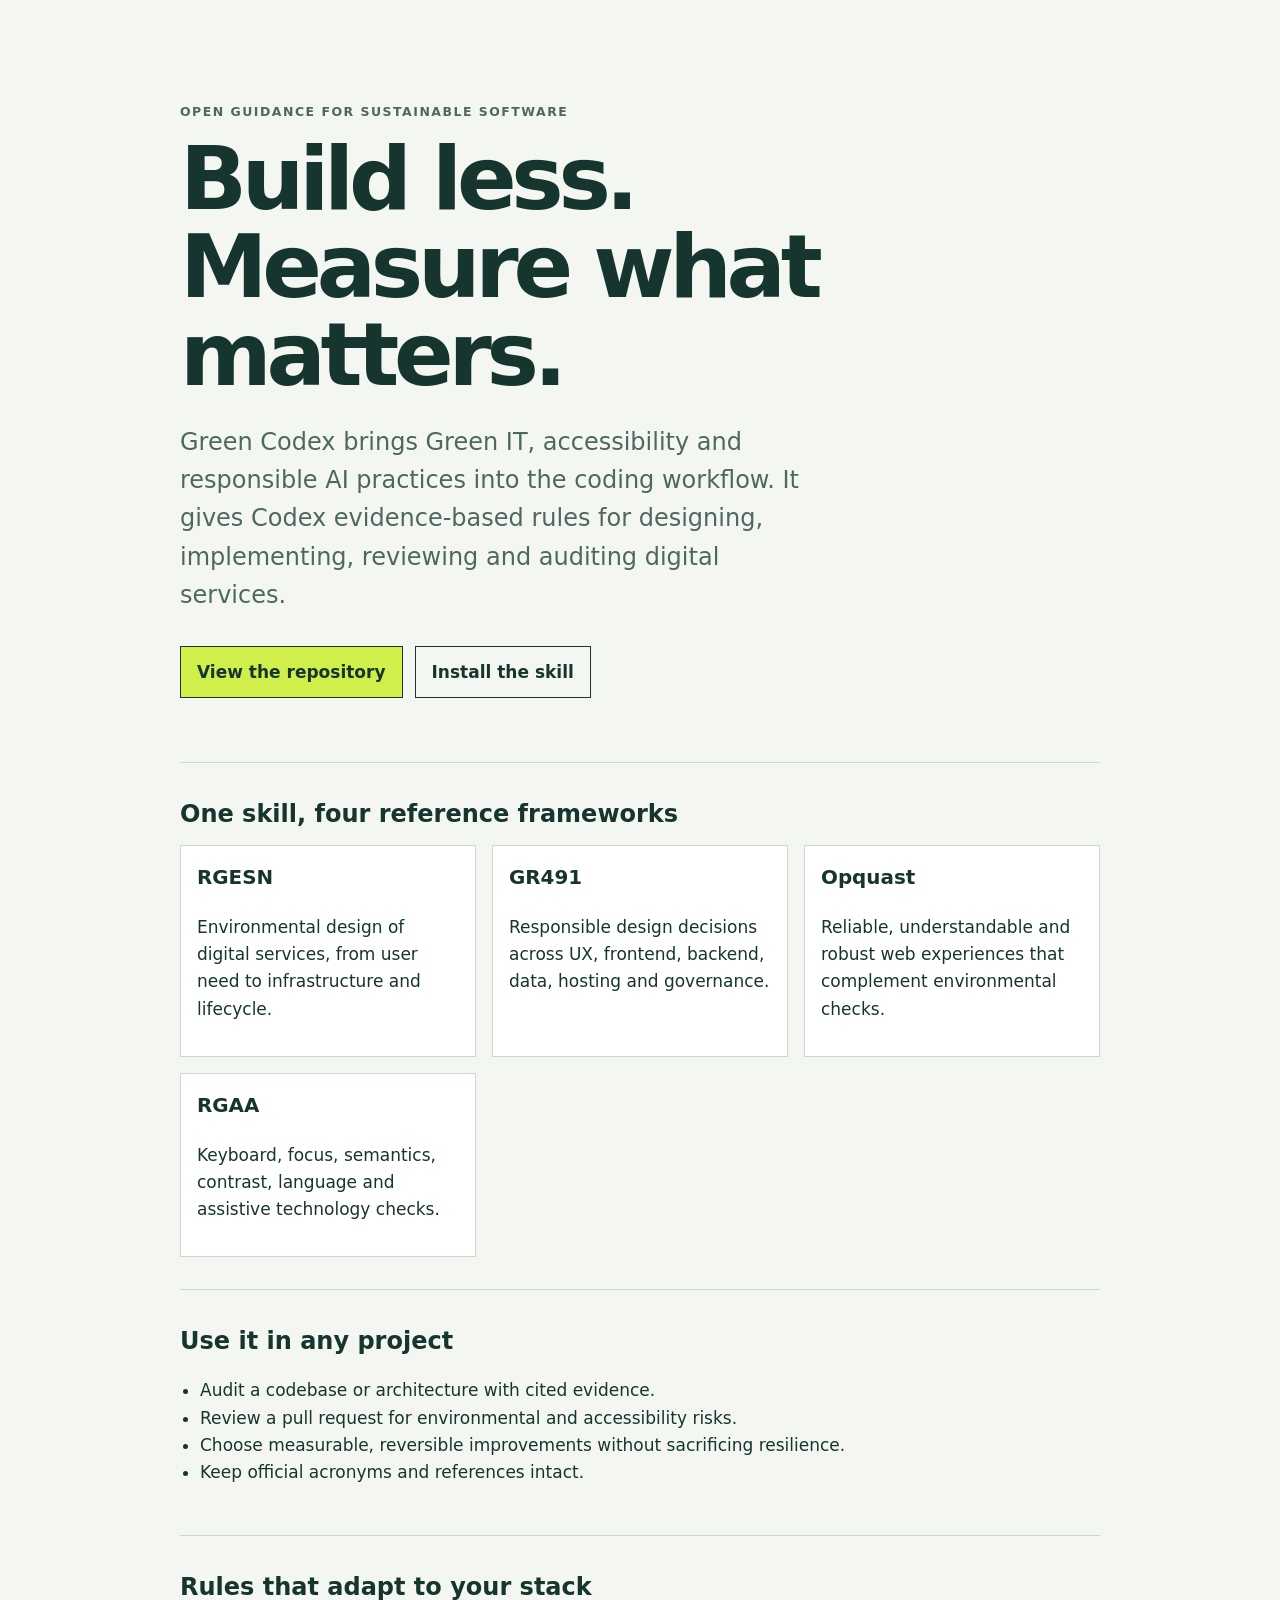
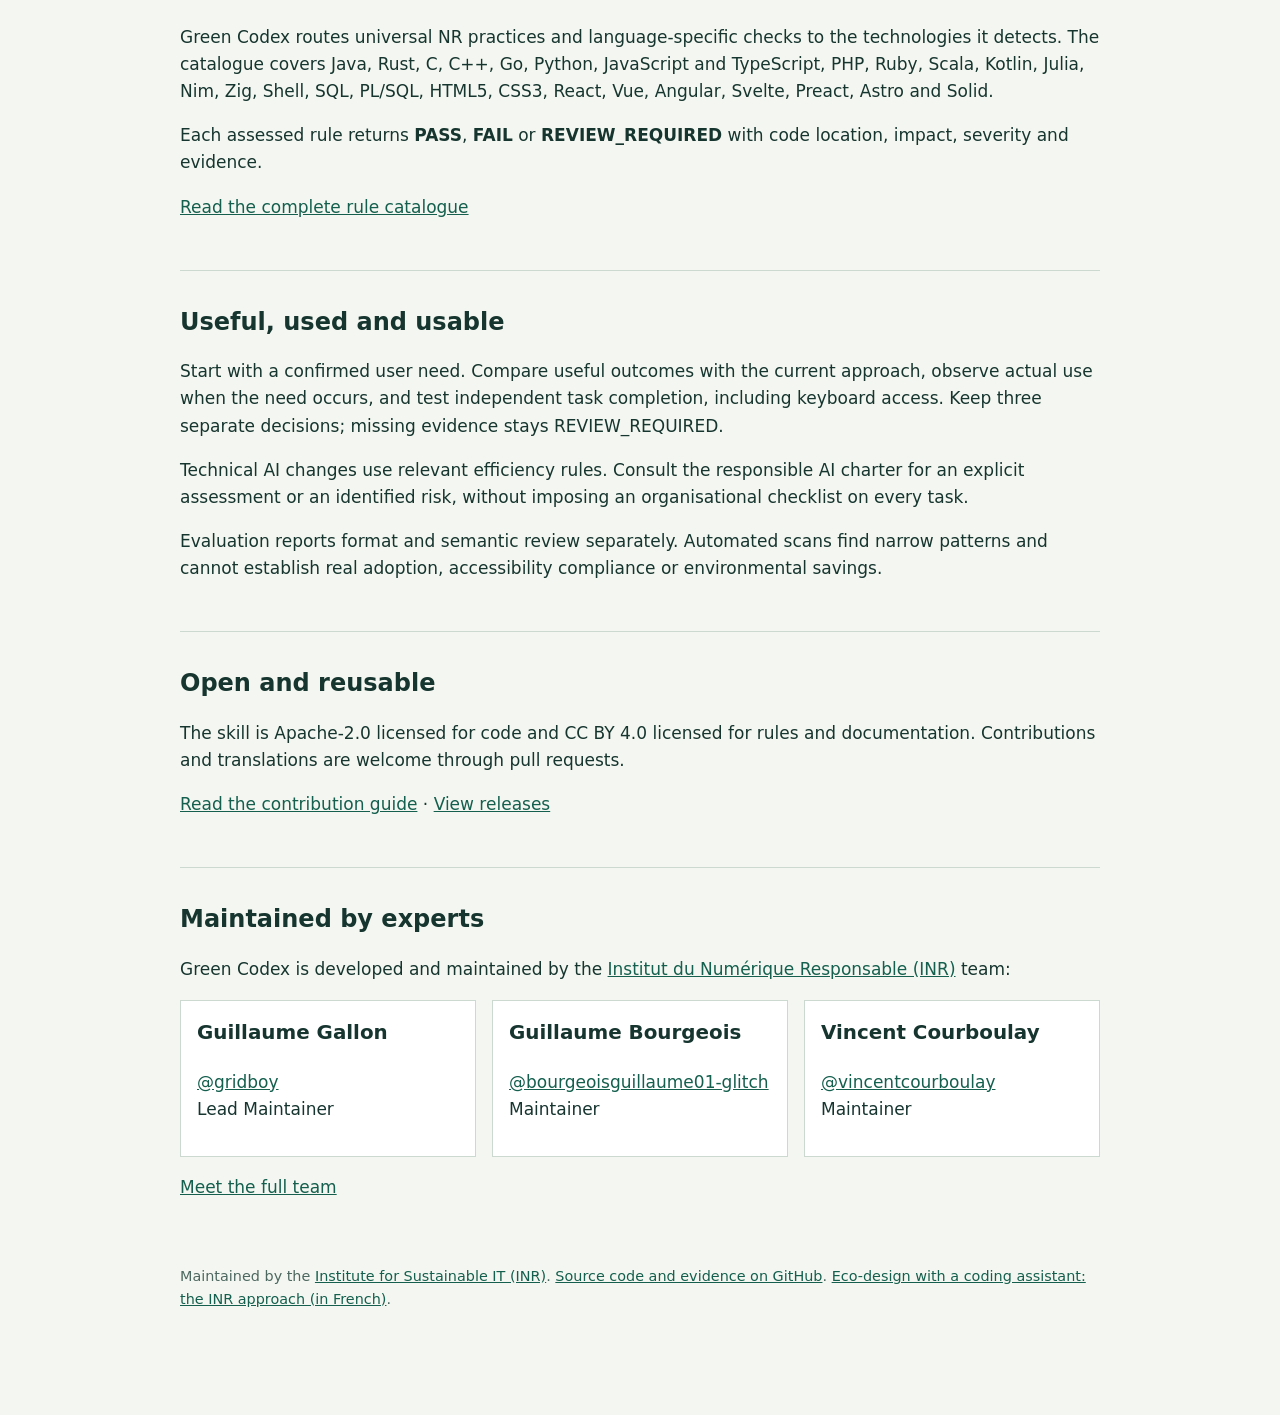
==== docs/index.html @ f789f81c "Ajouter le lien vers la page de présentation sur le site de l'INR Le README, le site et llms.txt cit" ====
<!doctype html>
<html lang="en">
<head>
  <meta charset="utf-8">
  <meta name="viewport" content="width=device-width, initial-scale=1">
  <title>Green Codex | Green IT guidance for coding assistants</title>
  <meta name="description" content="Green Codex is an open Codex skill for eco-design, accessibility and responsible digital engineering, based on RGESN, GR491, Opquast and RGAA.">
  <meta name="keywords" content="Green IT, eco-design, software sustainability, RGESN, GR491, Opquast, RGAA, sustainable development, responsible digital, numerique responsable, accessibility, AI assistant, Codex">
  <meta name="author" content="Institut du Numérique Responsable (INR)">
  <meta name="robots" content="index,follow">
  <link rel="canonical" href="https://institut-du-numerique-responsable.github.io/green-codex/">
  <link rel="icon" type="image/svg+xml" href="favicon.svg">
  <link rel="alternate icon" type="image/svg+xml" href="favicon.svg">
  <link rel="manifest" href="manifest.json">
  <meta name="theme-color" content="#17352f">
  <meta name="application-name" content="Green Codex">
  <meta name="apple-mobile-web-app-capable" content="yes">
  <meta name="apple-mobile-web-app-status-bar-style" content="default">
  <meta name="apple-mobile-web-app-title" content="Green Codex">
  <link rel="apple-touch-icon" href="favicon.svg">
  <meta property="og:title" content="Green Codex | Green IT guidance for coding assistants">
  <meta property="og:description" content="Evidence-based Green IT rules for design, coding, review and audit.">
  <meta property="og:type" content="website">
  <meta property="og:url" content="https://institut-du-numerique-responsable.github.io/green-codex/">
  <meta property="og:image" content="https://institut-du-numerique-responsable.github.io/green-codex/images/og-image.svg">
  <meta property="og:image:alt" content="Green Codex — sustainable software guidance for coding assistants">
  <meta property="og:image:width" content="1200">
  <meta property="og:image:height" content="630">
  <meta property="og:image:type" content="image/svg+xml">
  <meta name="twitter:card" content="summary_large_image">
  <meta name="twitter:site" content="@INR_NumResponsable">
  <meta name="twitter:title" content="Green Codex | Green IT for AI Assistants">
  <meta name="twitter:description" content="Apply RGESN, GR491, Opquast, and RGAA rules in your coding workflow with Codex.">
  <script type="application/ld+json">
  {
    "@context": "https://schema.org",
    "@type": "SoftwareApplication",
    "name": "Green Codex",
    "description": "A Codex skill for applying Green IT and responsible digital practices in software development and auditing.",
    "url": "https://institut-du-numerique-responsable.github.io/green-codex/",
    "applicationCategory": "DeveloperTool",
    "operatingSystem": "All",
    "license": "https://github.com/Institut-du-Numerique-Responsable/green-codex/blob/main/LICENSE",
    "keywords": ["Green IT", "eco-design", "RGESN", "GR491", "Opquast", "RGAA", "sustainable software", "responsible AI", "digital sobriety", "green coding"],
    "author": {
      "@type": "Organization",
      "name": "Institut du Numérique Responsable",
      "url": "https://institutnr.org/"
    },
    "sameAs": [
      "https://github.com/Institut-du-Numerique-Responsable/green-codex",
      "https://institutnr.org/"
    ]
  }
  </script>
  <style>
    :root { color-scheme: light; --ink:#17352f; --muted:#4d6860; --paper:#f4f7f1; --accent:#d1ef4a; --line:#cbd9d0; }
    * { box-sizing:border-box; } body { margin:0; background:var(--paper); color:var(--ink); font:17px/1.6 system-ui,-apple-system,sans-serif; }
    main { max-width:960px; margin:auto; padding:clamp(2rem,7vw,6rem) 1.25rem; }
    header { max-width:760px; } .eyebrow { letter-spacing:.12em; text-transform:uppercase; font-size:.78rem; font-weight:700; color:var(--muted); }
    h1 { max-width:720px; margin:.5rem 0 1rem; font-size:clamp(2.5rem,8vw,5.5rem); line-height:1; letter-spacing:-.06em; }
    .lead { max-width:650px; font-size:clamp(1.15rem,2.5vw,1.5rem); color:var(--muted); }
    .actions { display:flex; flex-wrap:wrap; gap:.75rem; margin:2rem 0 4rem; } a.button { display:inline-block; padding:.7rem 1rem; border:1px solid var(--ink); color:var(--ink); text-decoration:none; font-weight:700; } a.button.primary { background:var(--accent); }
    section { border-top:1px solid var(--line); padding:2rem 0; } h2 { margin:0 0 .75rem; font-size:1.5rem; } ul { padding-left:1.25rem; } .grid { display:grid; grid-template-columns:repeat(auto-fit,minmax(220px,1fr)); gap:1rem; } .card { padding:1rem; border:1px solid var(--line); background:#fff; } .card h3 { margin-top:0; }
    a { color:#145f4d; } a:focus-visible { outline:3px solid #7b5cff; outline-offset:3px; } footer { color:var(--muted); font-size:.9rem; }
    @media (prefers-reduced-motion:reduce) { * { scroll-behavior:auto !important; } }
  </style>
</head>
<body>
<main>
  <header>
    <p class="eyebrow">Open guidance for sustainable software</p>
    <h1>Build less. Measure what matters.</h1>
    <p class="lead">Green Codex brings Green IT, accessibility and responsible AI practices into the coding workflow. It gives Codex evidence-based rules for designing, implementing, reviewing and auditing digital services.</p>
    <div class="actions"><a class="button primary" href="https://github.com/Institut-du-Numerique-Responsable/green-codex">View the repository</a><a class="button" href="https://github.com/Institut-du-Numerique-Responsable/green-codex#installation">Install the skill</a></div>
  </header>
  <section aria-labelledby="coverage"><h2 id="coverage">One skill, four reference frameworks</h2><div class="grid"><article class="card"><h3>RGESN</h3><p>Environmental design of digital services, from user need to infrastructure and lifecycle.</p></article><article class="card"><h3>GR491</h3><p>Responsible design decisions across UX, frontend, backend, data, hosting and governance.</p></article><article class="card"><h3>Opquast</h3><p>Reliable, understandable and robust web experiences that complement environmental checks.</p></article><article class="card"><h3>RGAA</h3><p>Keyboard, focus, semantics, contrast, language and assistive technology checks.</p></article></div></section>
  <section aria-labelledby="use"><h2 id="use">Use it in any project</h2><ul><li>Audit a codebase or architecture with cited evidence.</li><li>Review a pull request for environmental and accessibility risks.</li><li>Choose measurable, reversible improvements without sacrificing resilience.</li><li>Keep official acronyms and references intact.</li></ul></section>
  <section aria-labelledby="rules"><h2 id="rules">Rules that adapt to your stack</h2><p>Green Codex routes universal NR practices and language-specific checks to the technologies it detects. The catalogue covers Java, Rust, C, C++, Go, Python, JavaScript and TypeScript, PHP, Ruby, Scala, Kotlin, Julia, Nim, Zig, Shell, SQL, PL/SQL, HTML5, CSS3, React, Vue, Angular, Svelte, Preact, Astro and Solid.</p><p>Each assessed rule returns <strong>PASS</strong>, <strong>FAIL</strong> or <strong>REVIEW_REQUIRED</strong> with code location, impact, severity and evidence.</p><p><a href="https://github.com/Institut-du-Numerique-Responsable/green-codex/blob/main/green-codex/references/rules.md">Read the complete rule catalogue</a></p></section>
  <section aria-labelledby="three-u"><h2 id="three-u">Useful, used and usable</h2><p>Start with a confirmed user need. Compare useful outcomes with the current approach, observe actual use when the need occurs, and test independent task completion, including keyboard access. Keep three separate decisions; missing evidence stays REVIEW_REQUIRED.</p><p>Technical AI changes use relevant efficiency rules. Consult the responsible AI charter for an explicit assessment or an identified risk, without imposing an organisational checklist on every task.</p><p>Evaluation reports format and semantic review separately. Automated scans find narrow patterns and cannot establish real adoption, accessibility compliance or environmental savings.</p></section>
  <section aria-labelledby="license"><h2 id="license">Open and reusable</h2><p>The skill is Apache-2.0 licensed for code and CC BY 4.0 licensed for rules and documentation. Contributions and translations are welcome through pull requests.</p><p><a href="https://github.com/Institut-du-Numerique-Responsable/green-codex/blob/main/CONTRIBUTING.md">Read the contribution guide</a> · <a href="https://github.com/Institut-du-Numerique-Responsable/green-codex/releases">View releases</a></p></section>
  <section aria-labelledby="team"><h2 id="team">Maintained by experts</h2><p>Green Codex is developed and maintained by the <a href="https://institutnr.org/">Institut du Numérique Responsable (INR)</a> team:</p>
  <div class="grid">
    <article class="card"><h3>Guillaume Gallon</h3><p><a href="https://github.com/gridboy">@gridboy</a><br>Lead Maintainer</p></article>
    <article class="card"><h3>Guillaume Bourgeois</h3><p><a href="https://github.com/bourgeoisguillaume01-glitch">@bourgeoisguillaume01-glitch</a><br>Maintainer</p></article>
    <article class="card"><h3>Vincent Courboulay</h3><p><a href="https://github.com/vincentcourboulay">@vincentcourboulay</a><br>Maintainer</p></article>
  </div>
  <p><a href="https://github.com/Institut-du-Numerique-Responsable/green-codex/blob/main/MAINTAINERS.md">Meet the full team</a></p></section>
  <footer><p>Maintained by the <a href="https://institutnr.org/">Institute for Sustainable IT (INR)</a>. <a href="https://github.com/Institut-du-Numerique-Responsable/green-codex">Source code and evidence on GitHub</a>. <a href="https://institutnr.org/ecoconcevoir-avec-un-assistant-de-code" hreflang="fr">Eco-design with a coding assistant: the INR approach (in French)</a>.</p></footer>
</main>
</body>
</html>
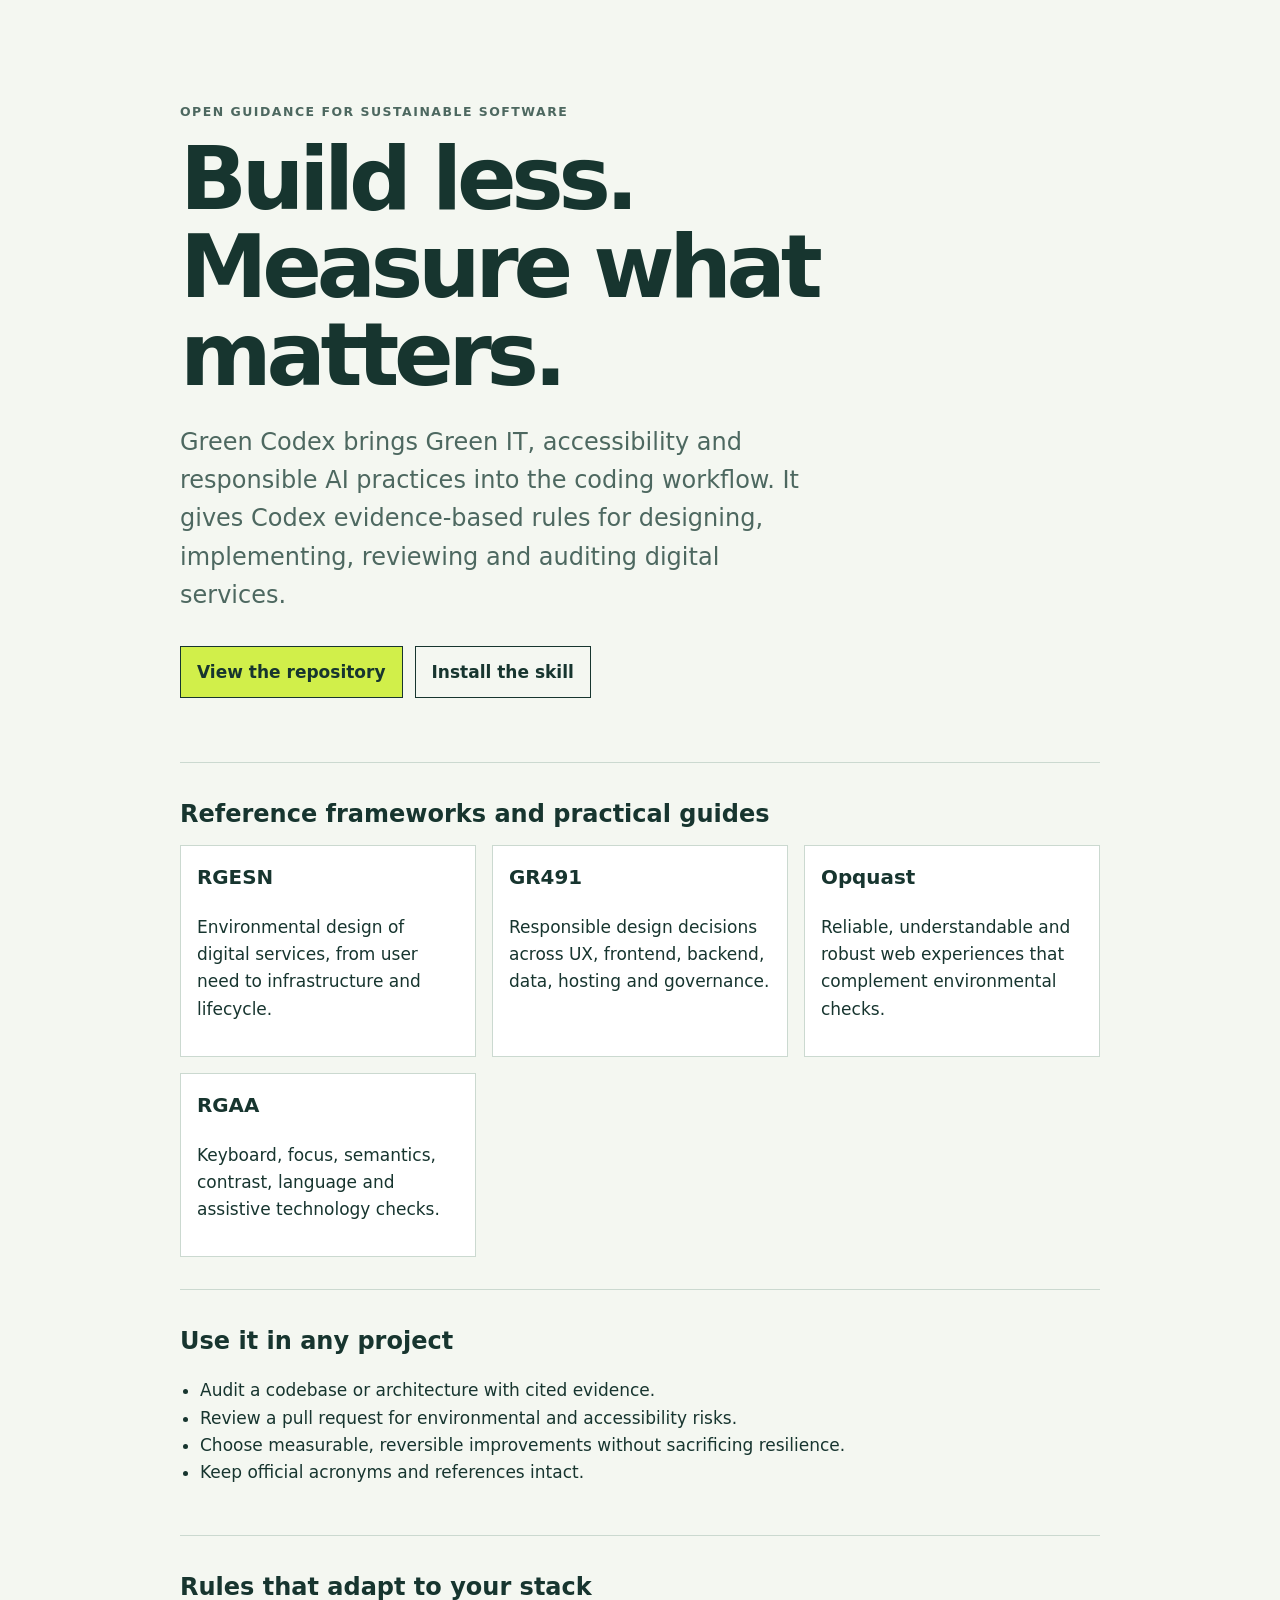
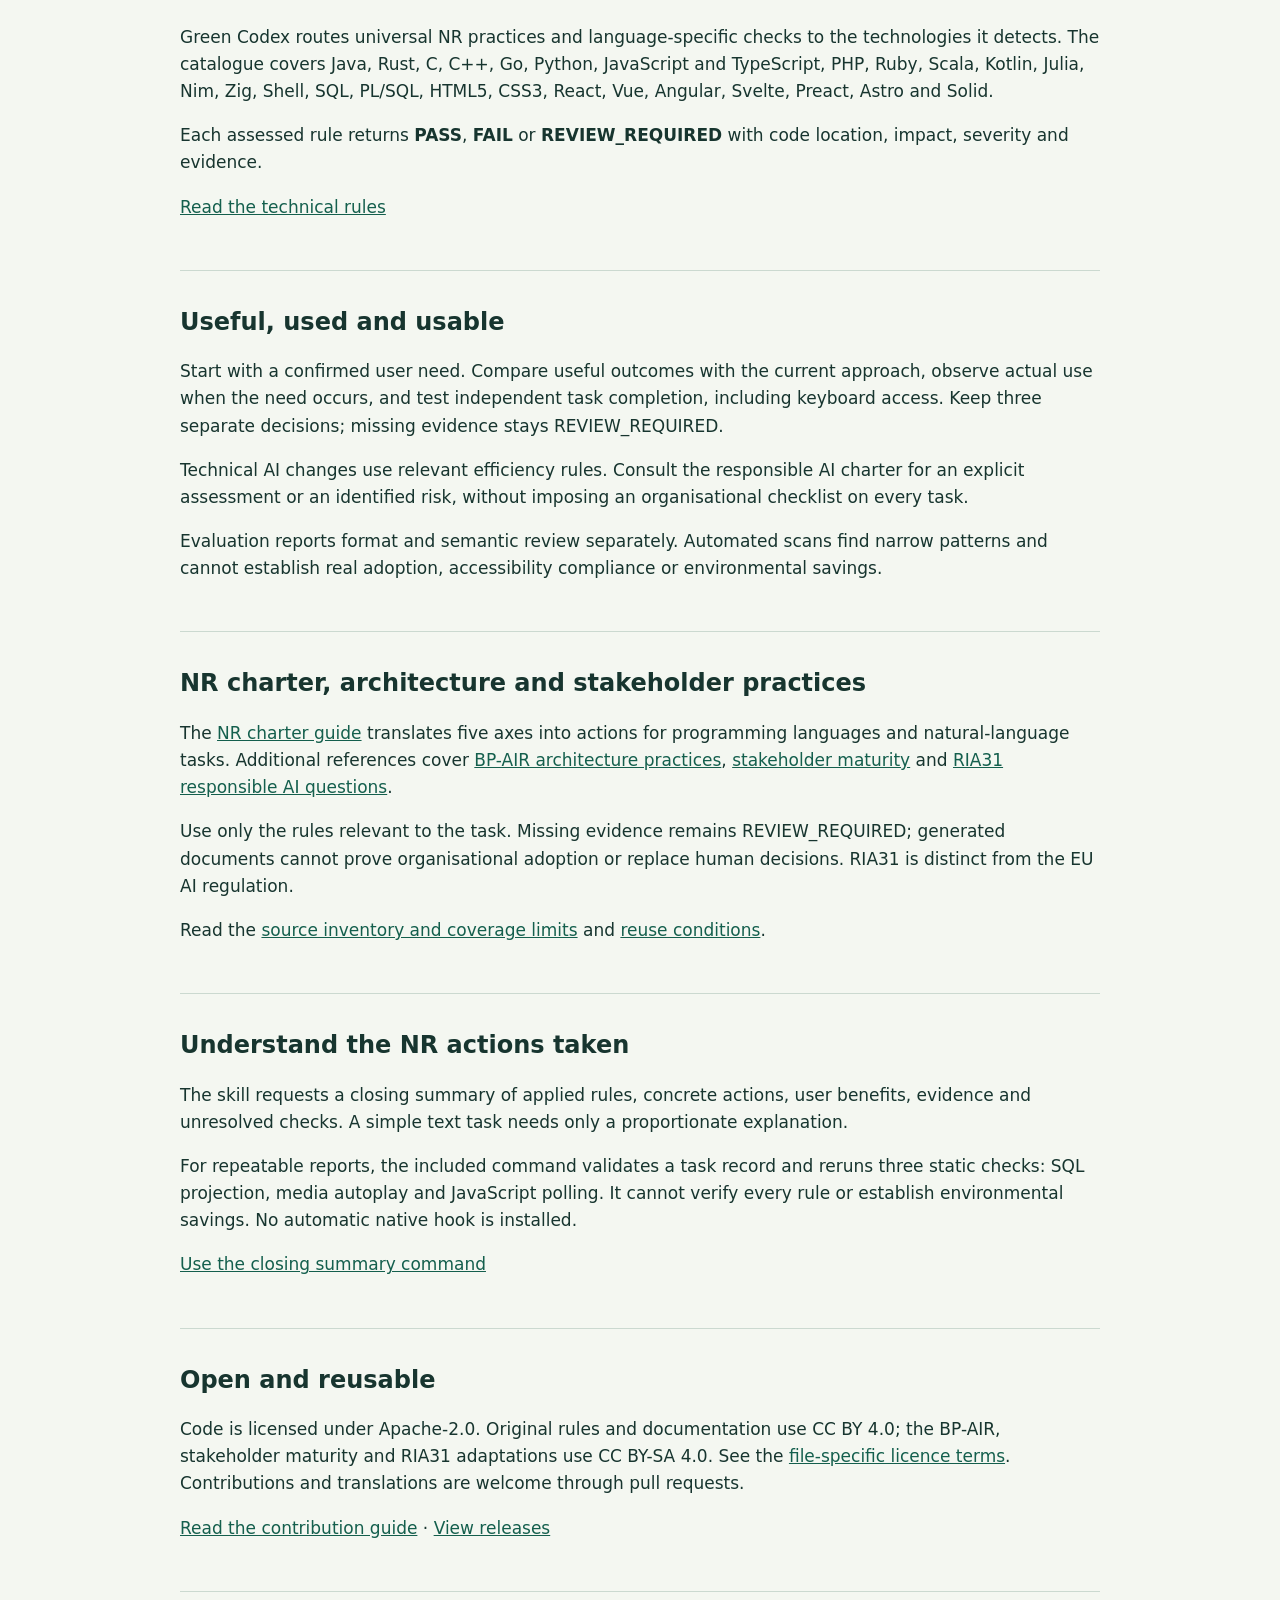
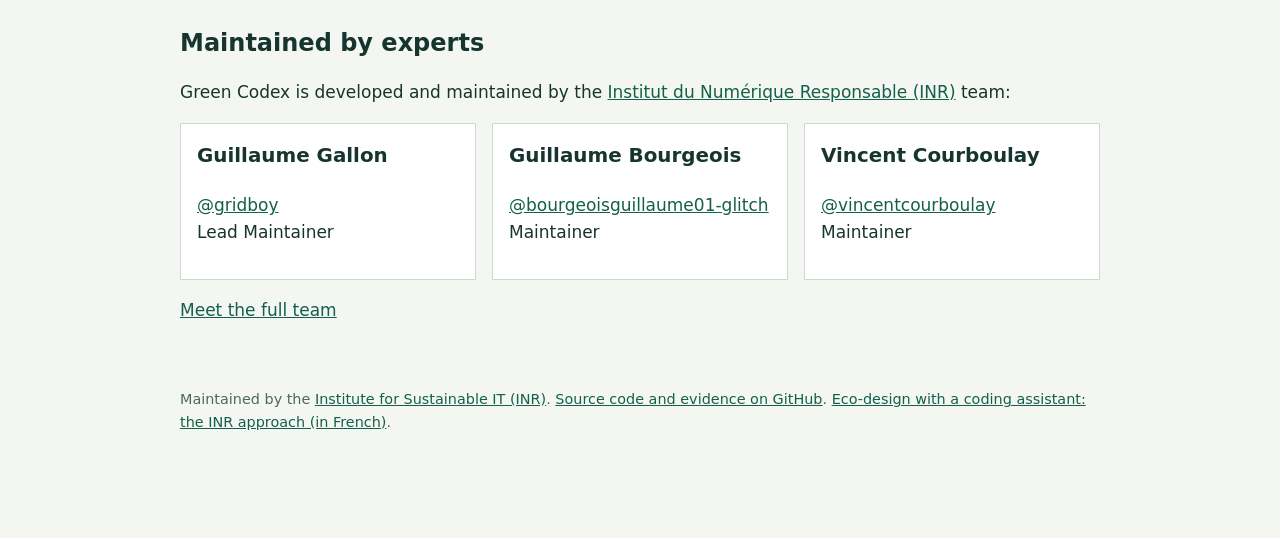
==== commit 7730640c: "Met à jour la documentation du périmètre NR Présente les nouveaux guides, le bilan NR et les licence" ====
--- a/docs/index.html
+++ b/docs/index.html
@@ -74,11 +74,23 @@
     <p class="lead">Green Codex brings Green IT, accessibility and responsible AI practices into the coding workflow. It gives Codex evidence-based rules for designing, implementing, reviewing and auditing digital services.</p>
     <div class="actions"><a class="button primary" href="https://github.com/Institut-du-Numerique-Responsable/green-codex">View the repository</a><a class="button" href="https://github.com/Institut-du-Numerique-Responsable/green-codex#installation">Install the skill</a></div>
   </header>
-  <section aria-labelledby="coverage"><h2 id="coverage">One skill, four reference frameworks</h2><div class="grid"><article class="card"><h3>RGESN</h3><p>Environmental design of digital services, from user need to infrastructure and lifecycle.</p></article><article class="card"><h3>GR491</h3><p>Responsible design decisions across UX, frontend, backend, data, hosting and governance.</p></article><article class="card"><h3>Opquast</h3><p>Reliable, understandable and robust web experiences that complement environmental checks.</p></article><article class="card"><h3>RGAA</h3><p>Keyboard, focus, semantics, contrast, language and assistive technology checks.</p></article></div></section>
+  <section aria-labelledby="coverage"><h2 id="coverage">Reference frameworks and practical guides</h2><div class="grid"><article class="card"><h3>RGESN</h3><p>Environmental design of digital services, from user need to infrastructure and lifecycle.</p></article><article class="card"><h3>GR491</h3><p>Responsible design decisions across UX, frontend, backend, data, hosting and governance.</p></article><article class="card"><h3>Opquast</h3><p>Reliable, understandable and robust web experiences that complement environmental checks.</p></article><article class="card"><h3>RGAA</h3><p>Keyboard, focus, semantics, contrast, language and assistive technology checks.</p></article></div></section>
   <section aria-labelledby="use"><h2 id="use">Use it in any project</h2><ul><li>Audit a codebase or architecture with cited evidence.</li><li>Review a pull request for environmental and accessibility risks.</li><li>Choose measurable, reversible improvements without sacrificing resilience.</li><li>Keep official acronyms and references intact.</li></ul></section>
-  <section aria-labelledby="rules"><h2 id="rules">Rules that adapt to your stack</h2><p>Green Codex routes universal NR practices and language-specific checks to the technologies it detects. The catalogue covers Java, Rust, C, C++, Go, Python, JavaScript and TypeScript, PHP, Ruby, Scala, Kotlin, Julia, Nim, Zig, Shell, SQL, PL/SQL, HTML5, CSS3, React, Vue, Angular, Svelte, Preact, Astro and Solid.</p><p>Each assessed rule returns <strong>PASS</strong>, <strong>FAIL</strong> or <strong>REVIEW_REQUIRED</strong> with code location, impact, severity and evidence.</p><p><a href="https://github.com/Institut-du-Numerique-Responsable/green-codex/blob/main/green-codex/references/rules.md">Read the complete rule catalogue</a></p></section>
+  <section aria-labelledby="rules"><h2 id="rules">Rules that adapt to your stack</h2><p>Green Codex routes universal NR practices and language-specific checks to the technologies it detects. The catalogue covers Java, Rust, C, C++, Go, Python, JavaScript and TypeScript, PHP, Ruby, Scala, Kotlin, Julia, Nim, Zig, Shell, SQL, PL/SQL, HTML5, CSS3, React, Vue, Angular, Svelte, Preact, Astro and Solid.</p><p>Each assessed rule returns <strong>PASS</strong>, <strong>FAIL</strong> or <strong>REVIEW_REQUIRED</strong> with code location, impact, severity and evidence.</p><p><a href="https://github.com/Institut-du-Numerique-Responsable/green-codex/blob/main/green-codex/references/rules.md">Read the technical rules</a></p></section>
   <section aria-labelledby="three-u"><h2 id="three-u">Useful, used and usable</h2><p>Start with a confirmed user need. Compare useful outcomes with the current approach, observe actual use when the need occurs, and test independent task completion, including keyboard access. Keep three separate decisions; missing evidence stays REVIEW_REQUIRED.</p><p>Technical AI changes use relevant efficiency rules. Consult the responsible AI charter for an explicit assessment or an identified risk, without imposing an organisational checklist on every task.</p><p>Evaluation reports format and semantic review separately. Automated scans find narrow patterns and cannot establish real adoption, accessibility compliance or environmental savings.</p></section>
-  <section aria-labelledby="license"><h2 id="license">Open and reusable</h2><p>The skill is Apache-2.0 licensed for code and CC BY 4.0 licensed for rules and documentation. Contributions and translations are welcome through pull requests.</p><p><a href="https://github.com/Institut-du-Numerique-Responsable/green-codex/blob/main/CONTRIBUTING.md">Read the contribution guide</a> · <a href="https://github.com/Institut-du-Numerique-Responsable/green-codex/releases">View releases</a></p></section>
+  <section aria-labelledby="nr-guides">
+    <h2 id="nr-guides">NR charter, architecture and stakeholder practices</h2>
+    <p>The <a href="https://github.com/Institut-du-Numerique-Responsable/green-codex/blob/main/green-codex/references/nr-charter.md">NR charter guide</a> translates five axes into actions for programming languages and natural-language tasks. Additional references cover <a href="https://github.com/Institut-du-Numerique-Responsable/green-codex/blob/main/green-codex/references/air-practices.md">BP-AIR architecture practices</a>, <a href="https://github.com/Institut-du-Numerique-Responsable/green-codex/blob/main/green-codex/references/stakeholder-maturity.md">stakeholder maturity</a> and <a href="https://github.com/Institut-du-Numerique-Responsable/green-codex/blob/main/green-codex/references/ria31.md">RIA31 responsible AI questions</a>.</p>
+    <p>Use only the rules relevant to the task. Missing evidence remains REVIEW_REQUIRED; generated documents cannot prove organisational adoption or replace human decisions. RIA31 is distinct from the EU AI regulation.</p>
+    <p>Read the <a href="https://github.com/Institut-du-Numerique-Responsable/green-codex/blob/main/green-codex/references/sources.md">source inventory and coverage limits</a> and <a href="https://github.com/Institut-du-Numerique-Responsable/green-codex/blob/main/green-codex/references/reuse-rights.md">reuse conditions</a>.</p>
+  </section>
+  <section aria-labelledby="nr-summary">
+    <h2 id="nr-summary">Understand the NR actions taken</h2>
+    <p>The skill requests a closing summary of applied rules, concrete actions, user benefits, evidence and unresolved checks. A simple text task needs only a proportionate explanation.</p>
+    <p>For repeatable reports, the included command validates a task record and reruns three static checks: SQL projection, media autoplay and JavaScript polling. It cannot verify every rule or establish environmental savings. No automatic native hook is installed.</p>
+    <p><a href="https://github.com/Institut-du-Numerique-Responsable/green-codex/blob/main/green-codex/references/closing-summary.md">Use the closing summary command</a></p>
+  </section>
+  <section aria-labelledby="license"><h2 id="license">Open and reusable</h2><p>Code is licensed under Apache-2.0. Original rules and documentation use CC BY 4.0; the BP-AIR, stakeholder maturity and RIA31 adaptations use CC BY-SA 4.0. See the <a href="https://github.com/Institut-du-Numerique-Responsable/green-codex/blob/main/LICENSE">file-specific licence terms</a>. Contributions and translations are welcome through pull requests.</p><p><a href="https://github.com/Institut-du-Numerique-Responsable/green-codex/blob/main/CONTRIBUTING.md">Read the contribution guide</a> · <a href="https://github.com/Institut-du-Numerique-Responsable/green-codex/releases">View releases</a></p></section>
   <section aria-labelledby="team"><h2 id="team">Maintained by experts</h2><p>Green Codex is developed and maintained by the <a href="https://institutnr.org/">Institut du Numérique Responsable (INR)</a> team:</p>
   <div class="grid">
     <article class="card"><h3>Guillaume Gallon</h3><p><a href="https://github.com/gridboy">@gridboy</a><br>Lead Maintainer</p></article>
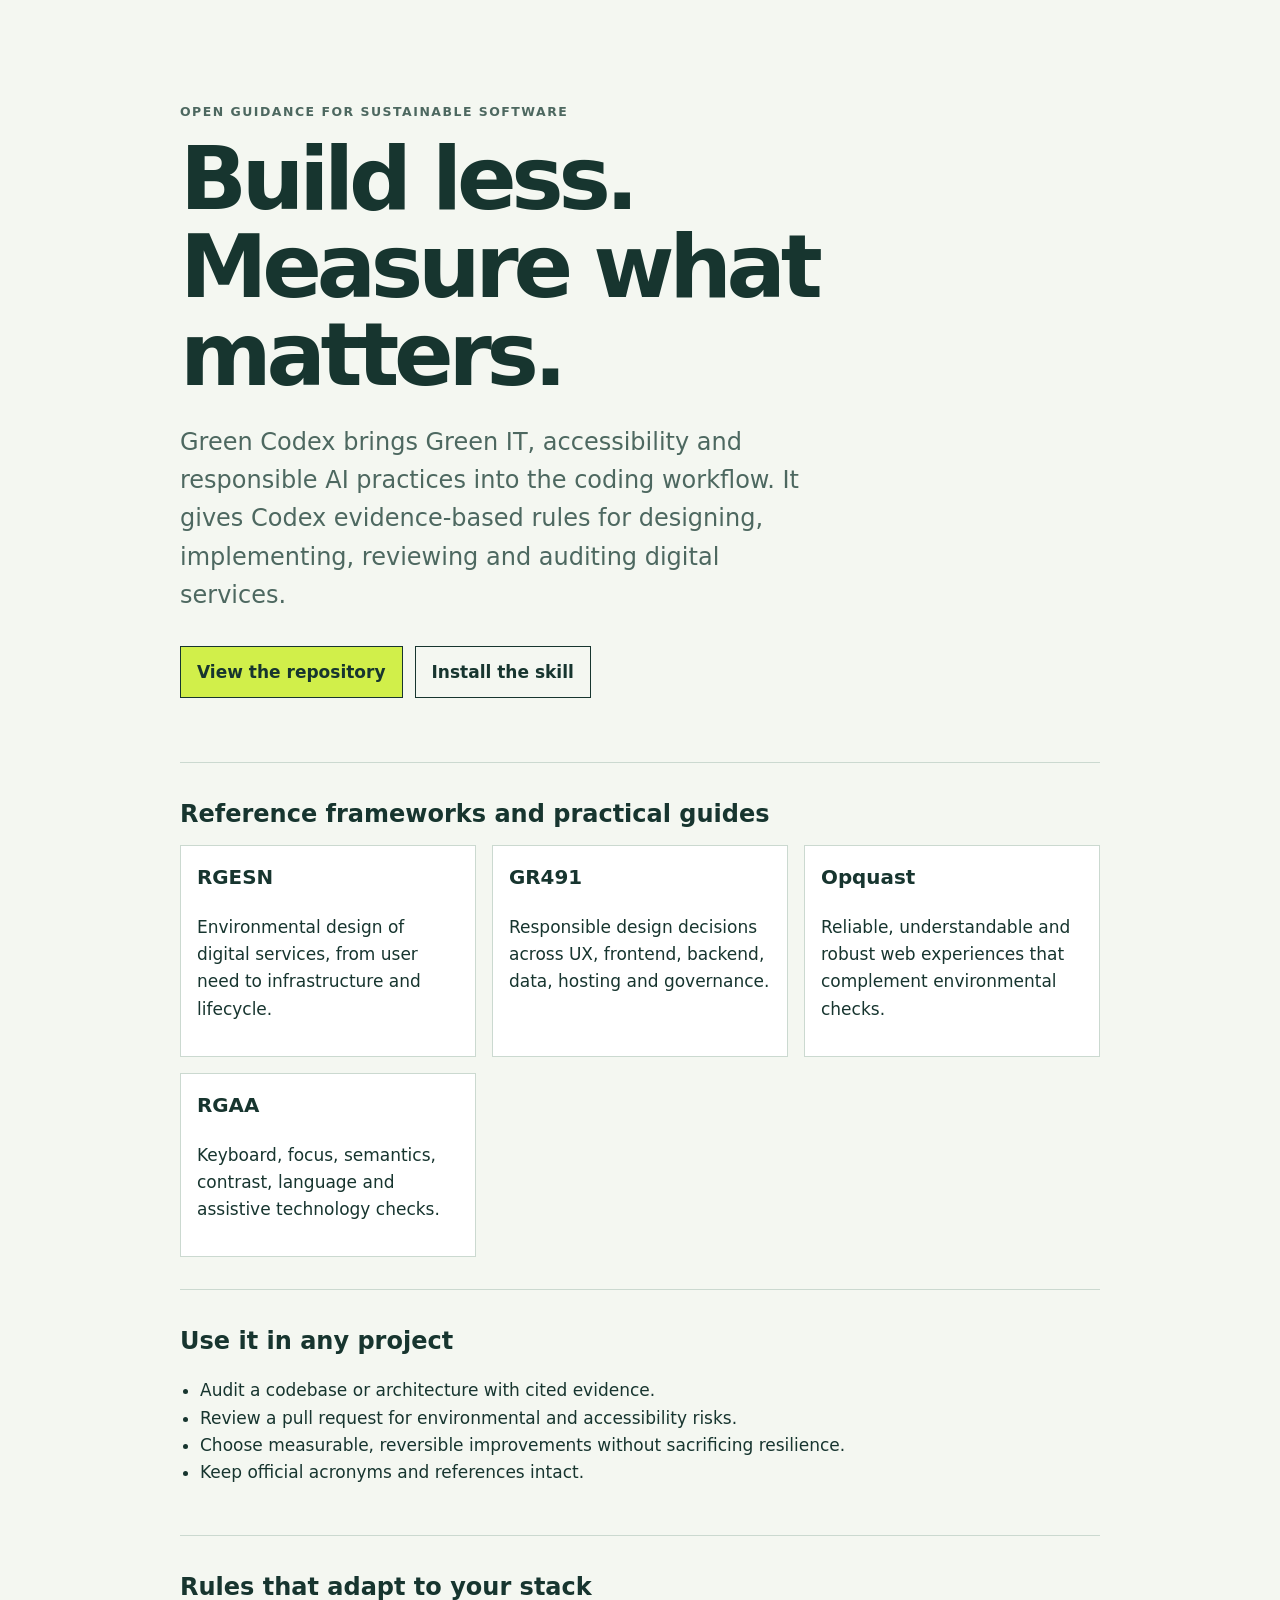
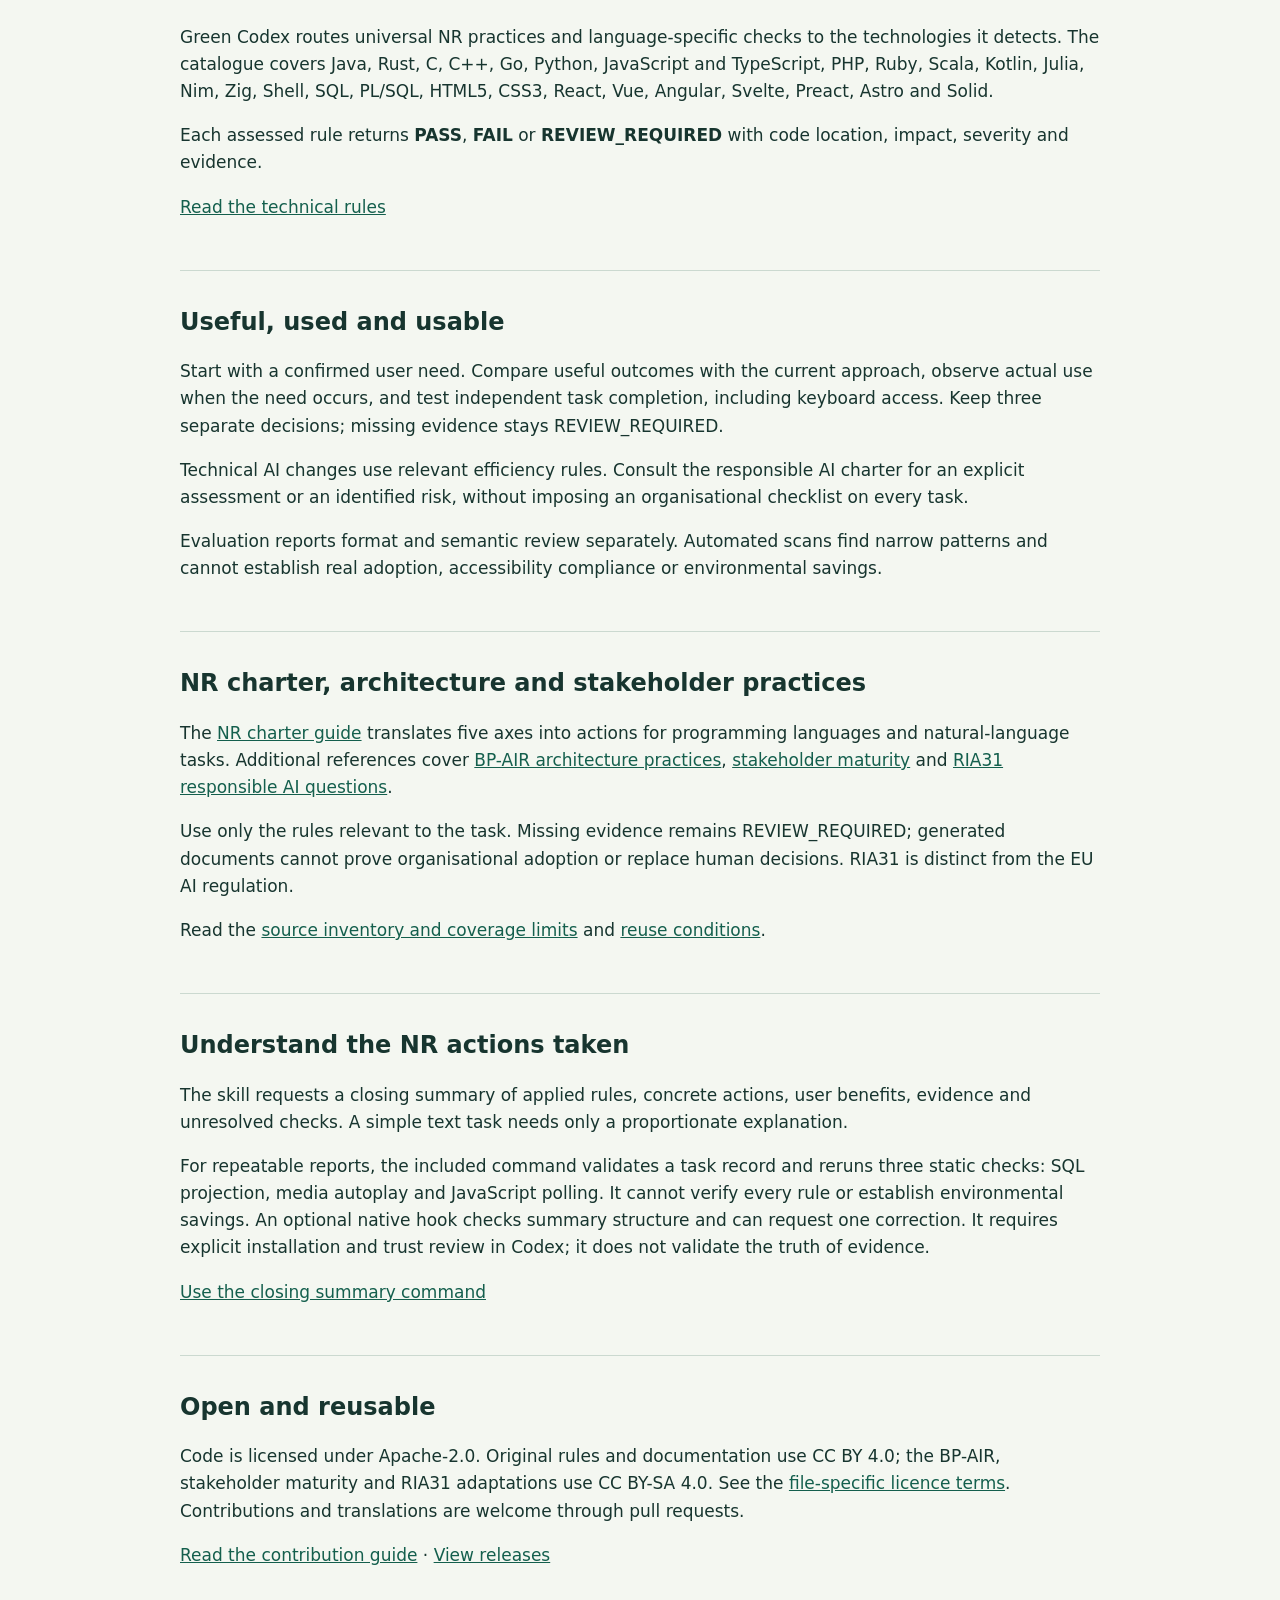
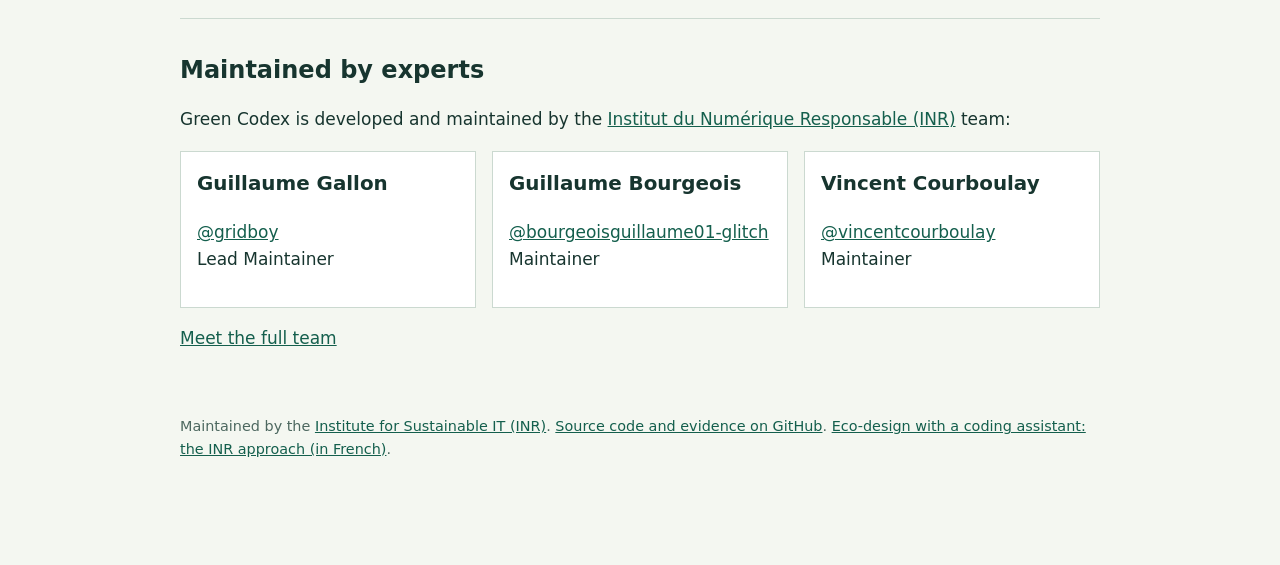
==== commit 6cb8afc3: "Ajoute un hook optionnel pour vérifier le bilan NR Le hook demande une correction lorsqu’un bilan ma" ====
--- a/docs/index.html
+++ b/docs/index.html
@@ -87,7 +87,7 @@
   <section aria-labelledby="nr-summary">
     <h2 id="nr-summary">Understand the NR actions taken</h2>
     <p>The skill requests a closing summary of applied rules, concrete actions, user benefits, evidence and unresolved checks. A simple text task needs only a proportionate explanation.</p>
-    <p>For repeatable reports, the included command validates a task record and reruns three static checks: SQL projection, media autoplay and JavaScript polling. It cannot verify every rule or establish environmental savings. No automatic native hook is installed.</p>
+    <p>For repeatable reports, the included command validates a task record and reruns three static checks: SQL projection, media autoplay and JavaScript polling. It cannot verify every rule or establish environmental savings. An optional native hook checks summary structure and can request one correction. It requires explicit installation and trust review in Codex; it does not validate the truth of evidence.</p>
     <p><a href="https://github.com/Institut-du-Numerique-Responsable/green-codex/blob/main/green-codex/references/closing-summary.md">Use the closing summary command</a></p>
   </section>
   <section aria-labelledby="license"><h2 id="license">Open and reusable</h2><p>Code is licensed under Apache-2.0. Original rules and documentation use CC BY 4.0; the BP-AIR, stakeholder maturity and RIA31 adaptations use CC BY-SA 4.0. See the <a href="https://github.com/Institut-du-Numerique-Responsable/green-codex/blob/main/LICENSE">file-specific licence terms</a>. Contributions and translations are welcome through pull requests.</p><p><a href="https://github.com/Institut-du-Numerique-Responsable/green-codex/blob/main/CONTRIBUTING.md">Read the contribution guide</a> · <a href="https://github.com/Institut-du-Numerique-Responsable/green-codex/releases">View releases</a></p></section>
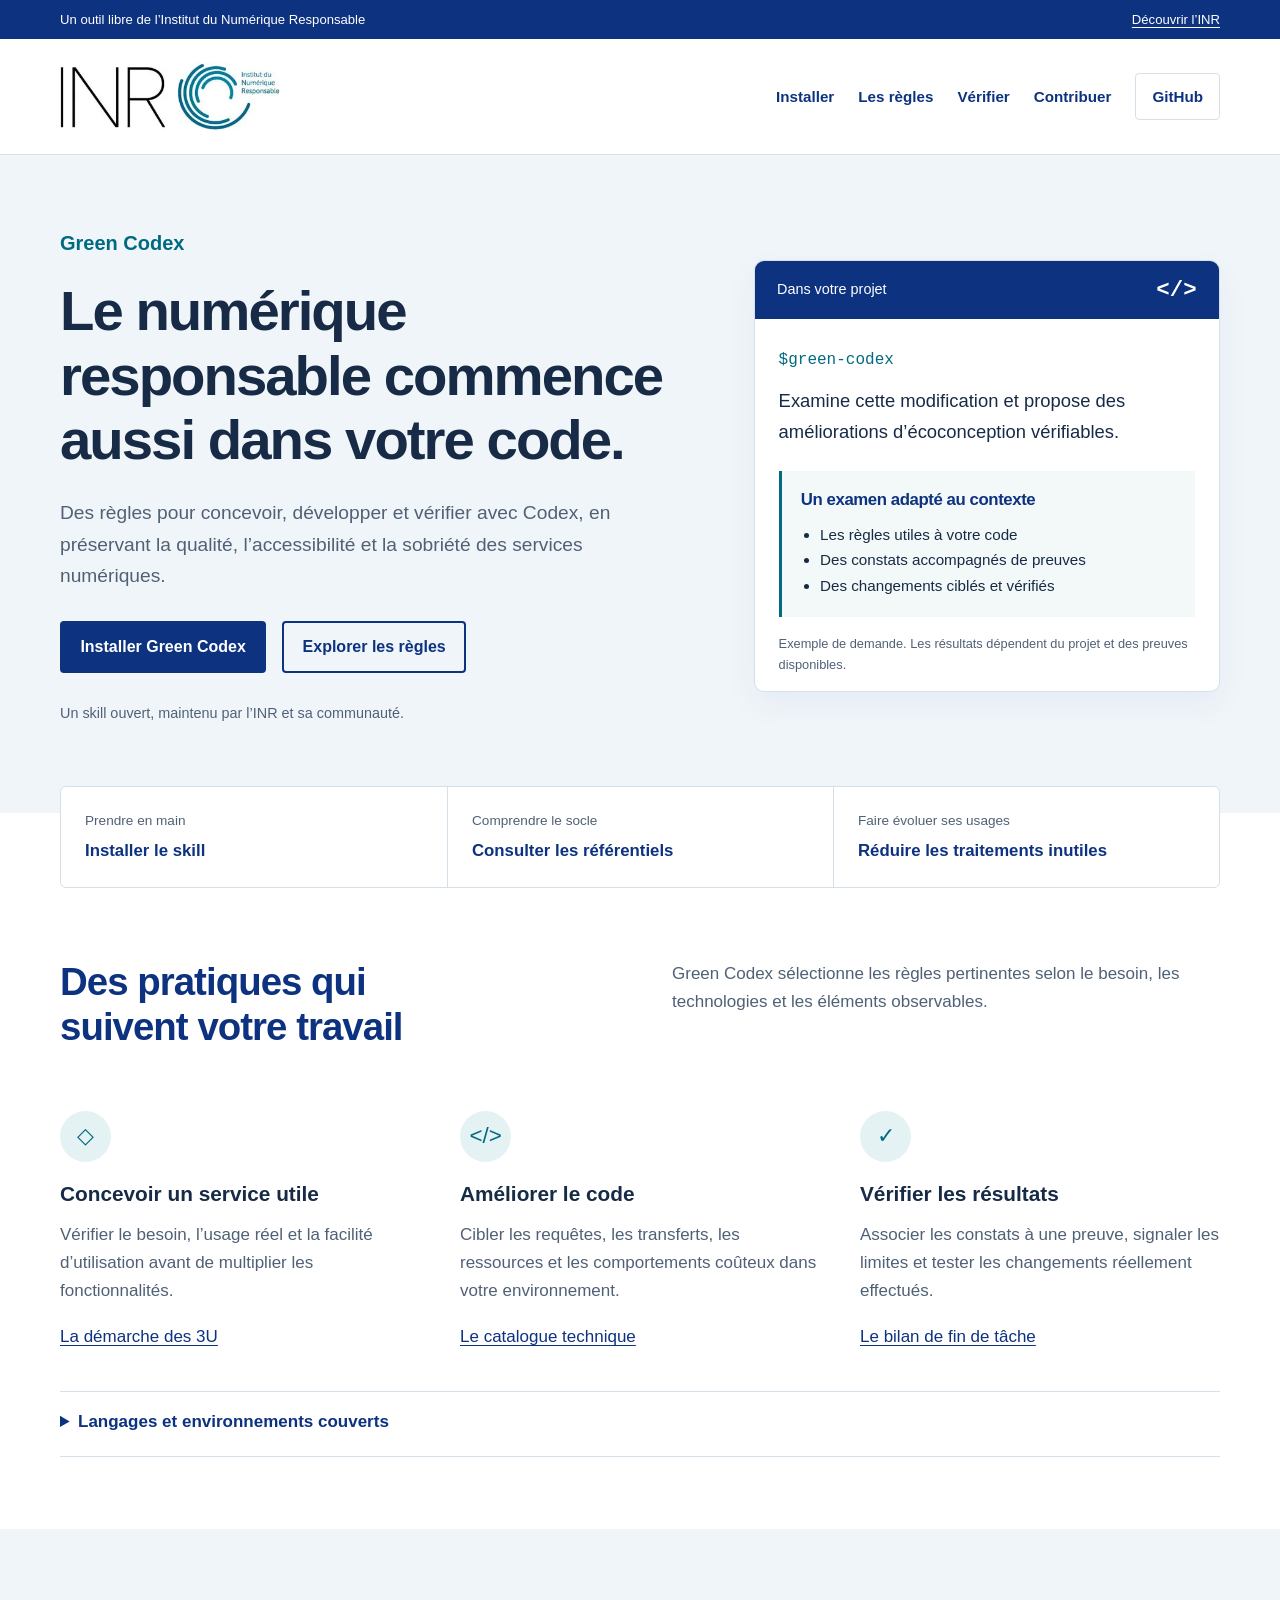
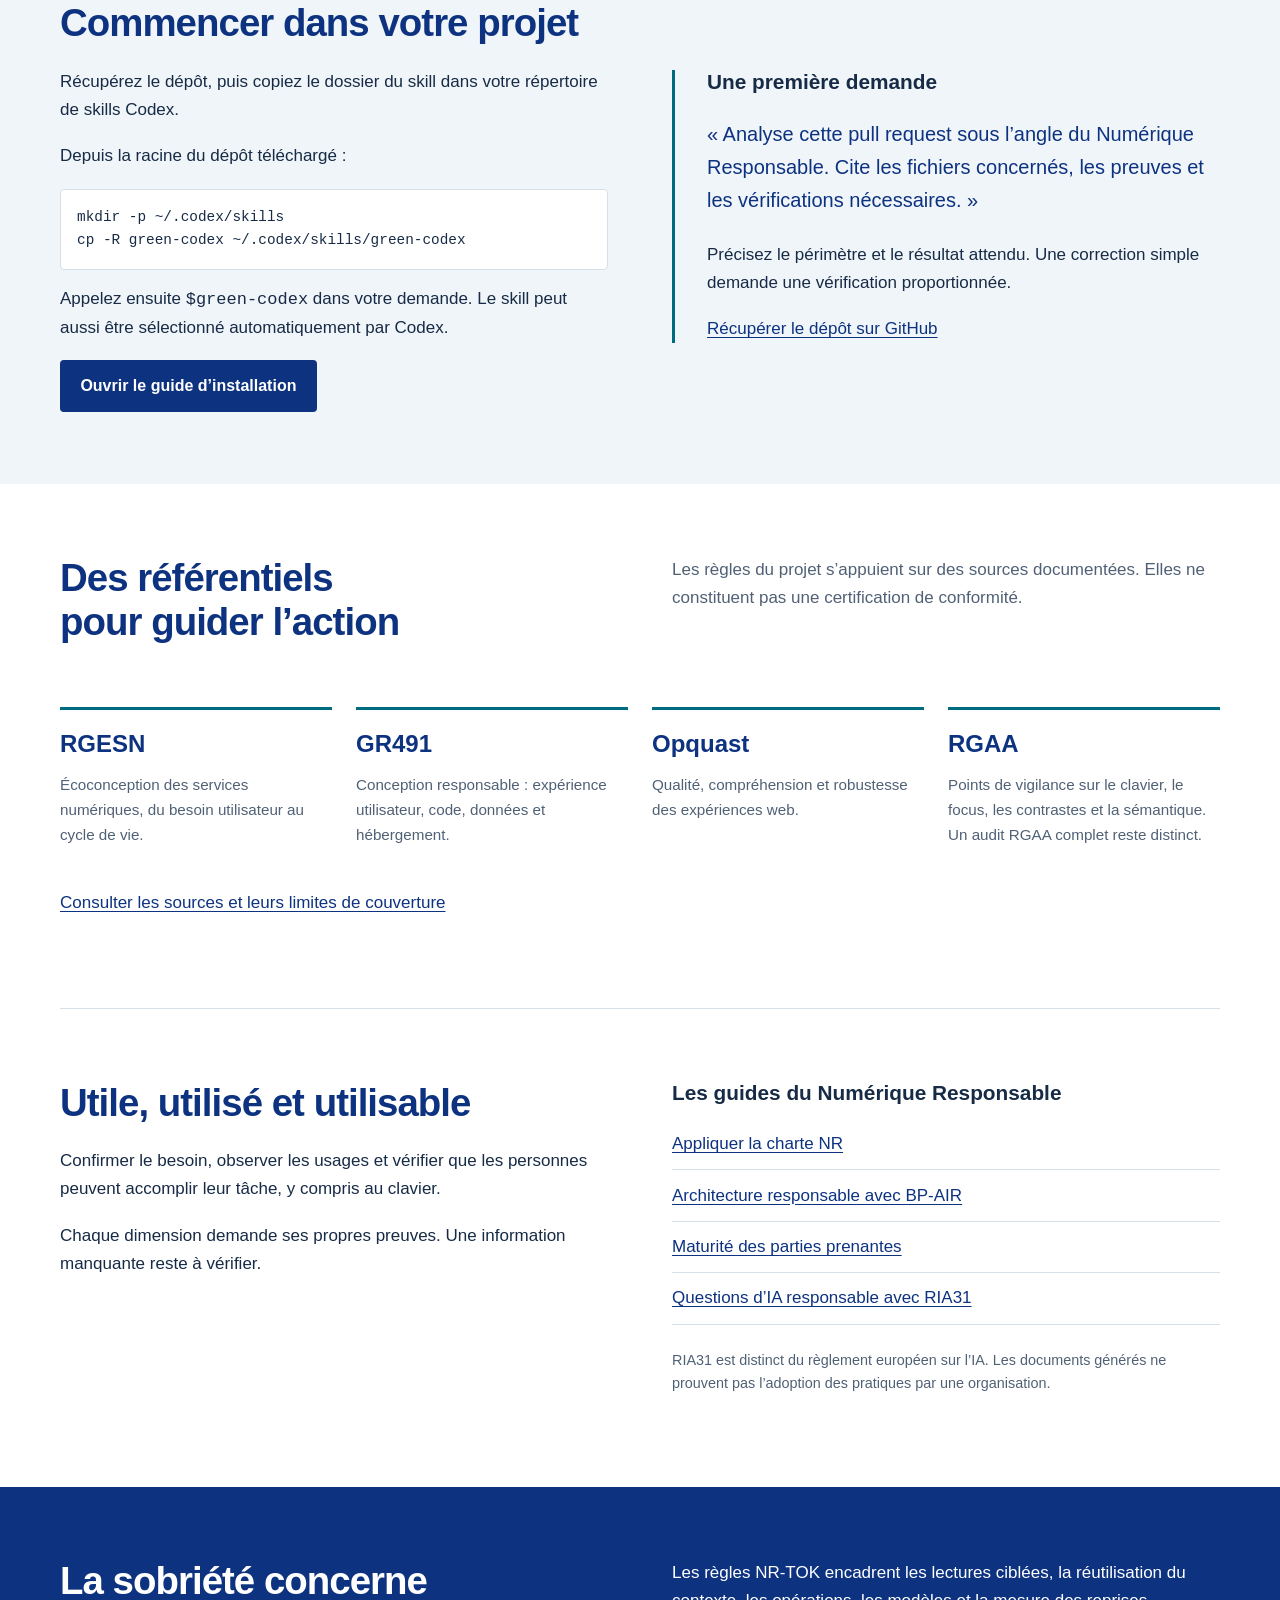
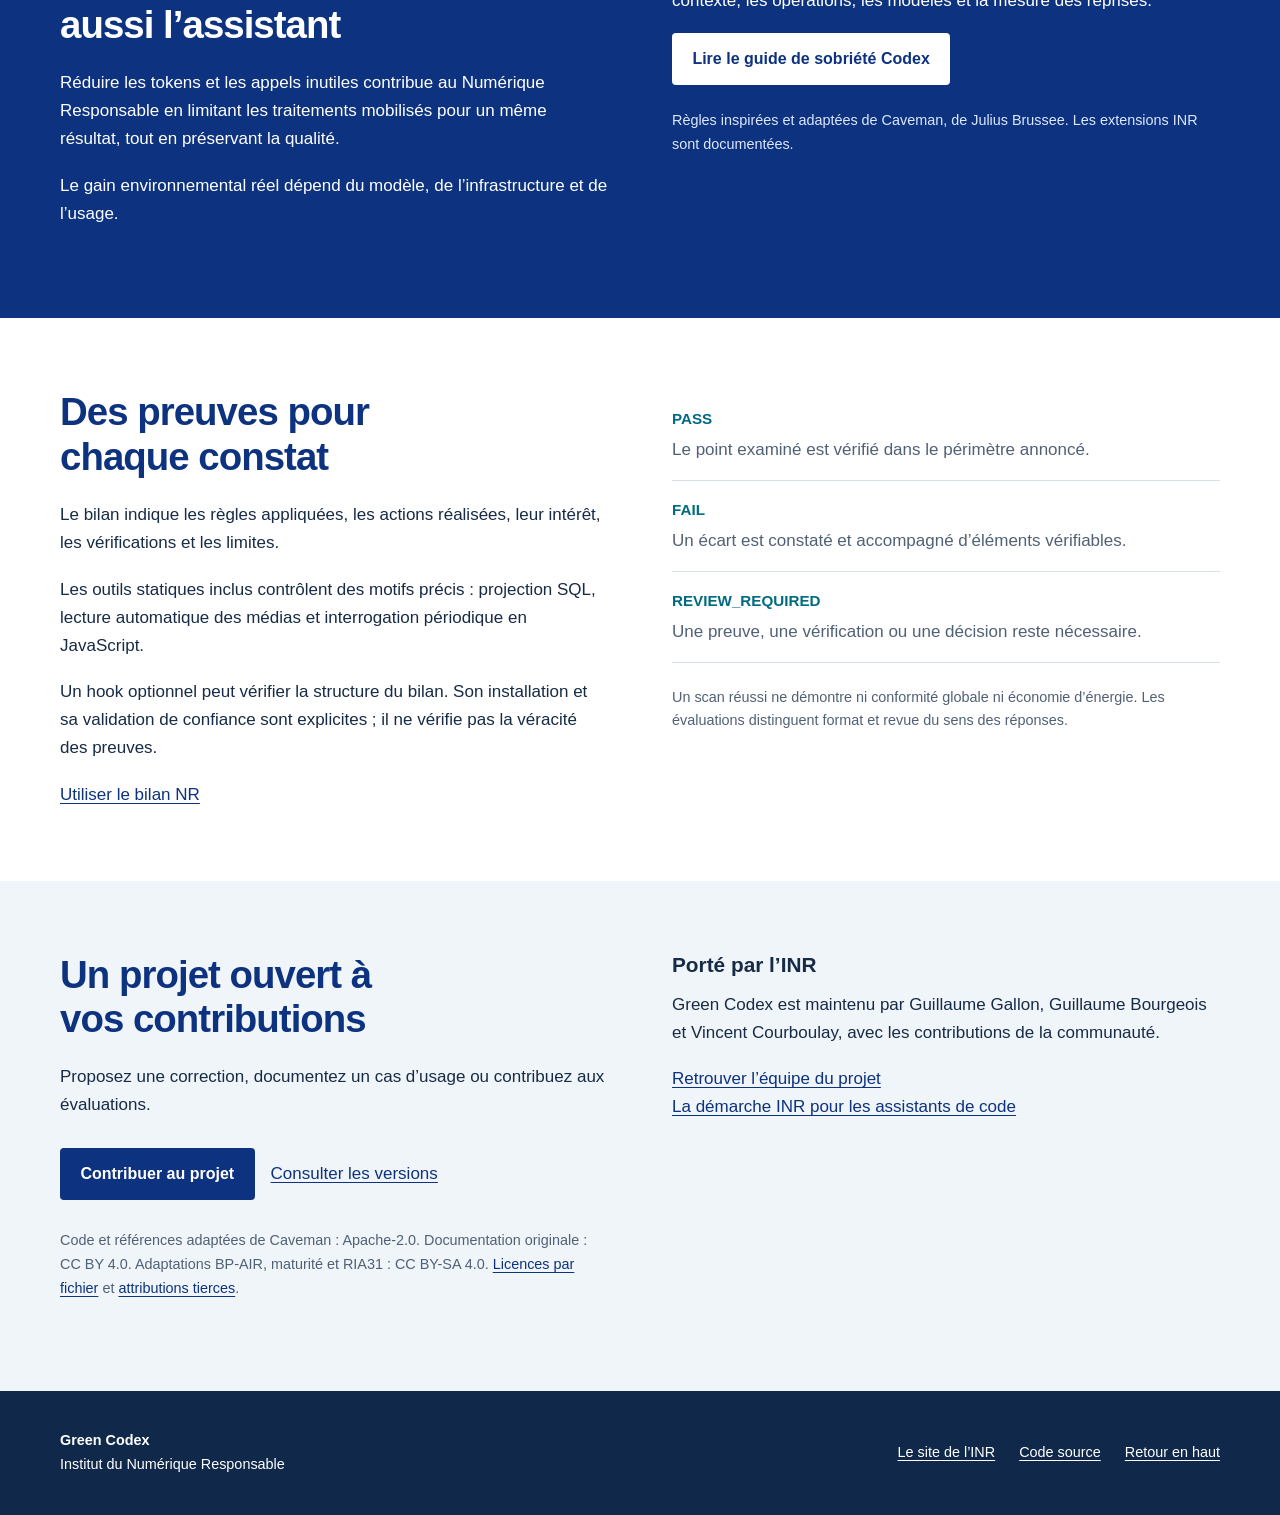
==== commit 9fdde778: "Aligne la présentation du site Green Codex sur l’identité INR La page adopte une navigation français" ====
--- a/docs/index.html
+++ b/docs/index.html
@@ -1,10 +1,10 @@
 <!doctype html>
-<html lang="en">
+<html lang="fr">
 <head>
   <meta charset="utf-8">
   <meta name="viewport" content="width=device-width, initial-scale=1">
-  <title>Green Codex | Green IT guidance for coding assistants</title>
-  <meta name="description" content="Green Codex is an open Codex skill for eco-design, accessibility and responsible digital engineering, based on RGESN, GR491, Opquast and RGAA.">
+  <title>Green Codex | Développer avec le Numérique Responsable</title>
+  <meta name="description" content="Des règles de Numérique Responsable pour concevoir, coder et vérifier avec Codex. Un outil libre de l’Institut du Numérique Responsable.">
   <meta name="keywords" content="Green IT, eco-design, software sustainability, RGESN, GR491, Opquast, RGAA, sustainable development, responsible digital, numerique responsable, accessibility, AI assistant, Codex">
   <meta name="author" content="Institut du Numérique Responsable (INR)">
   <meta name="robots" content="index,follow">
@@ -12,25 +12,25 @@
   <link rel="icon" type="image/svg+xml" href="favicon.svg">
   <link rel="alternate icon" type="image/svg+xml" href="favicon.svg">
   <link rel="manifest" href="manifest.json">
-  <meta name="theme-color" content="#17352f">
+  <meta name="theme-color" content="#0d3280">
   <meta name="application-name" content="Green Codex">
   <meta name="apple-mobile-web-app-capable" content="yes">
   <meta name="apple-mobile-web-app-status-bar-style" content="default">
   <meta name="apple-mobile-web-app-title" content="Green Codex">
   <link rel="apple-touch-icon" href="favicon.svg">
-  <meta property="og:title" content="Green Codex | Green IT guidance for coding assistants">
-  <meta property="og:description" content="Evidence-based Green IT rules for design, coding, review and audit.">
+  <meta property="og:title" content="Green Codex | Développer avec le Numérique Responsable">
+  <meta property="og:description" content="Écoconception, sobriété des tokens et vérification des pratiques de développement.">
   <meta property="og:type" content="website">
   <meta property="og:url" content="https://institut-du-numerique-responsable.github.io/green-codex/">
   <meta property="og:image" content="https://institut-du-numerique-responsable.github.io/green-codex/images/og-image.svg">
-  <meta property="og:image:alt" content="Green Codex — sustainable software guidance for coding assistants">
+  <meta property="og:image:alt" content="Green Codex : le Numérique Responsable dans votre code">
   <meta property="og:image:width" content="1200">
   <meta property="og:image:height" content="630">
   <meta property="og:image:type" content="image/svg+xml">
   <meta name="twitter:card" content="summary_large_image">
   <meta name="twitter:site" content="@INR_NumResponsable">
-  <meta name="twitter:title" content="Green Codex | Green IT for AI Assistants">
-  <meta name="twitter:description" content="Apply RGESN, GR491, Opquast, and RGAA rules in your coding workflow with Codex.">
+  <meta name="twitter:title" content="Green Codex | Institut du Numérique Responsable">
+  <meta name="twitter:description" content="Appliquer des règles de Numérique Responsable dans votre travail avec Codex.">
   <script type="application/ld+json">
   {
     "@context": "https://schema.org",
@@ -53,52 +53,81 @@
     ]
   }
   </script>
-  <style>
-    :root { color-scheme: light; --ink:#17352f; --muted:#4d6860; --paper:#f4f7f1; --accent:#d1ef4a; --line:#cbd9d0; }
-    * { box-sizing:border-box; } body { margin:0; background:var(--paper); color:var(--ink); font:17px/1.6 system-ui,-apple-system,sans-serif; }
-    main { max-width:960px; margin:auto; padding:clamp(2rem,7vw,6rem) 1.25rem; }
-    header { max-width:760px; } .eyebrow { letter-spacing:.12em; text-transform:uppercase; font-size:.78rem; font-weight:700; color:var(--muted); }
-    h1 { max-width:720px; margin:.5rem 0 1rem; font-size:clamp(2.5rem,8vw,5.5rem); line-height:1; letter-spacing:-.06em; }
-    .lead { max-width:650px; font-size:clamp(1.15rem,2.5vw,1.5rem); color:var(--muted); }
-    .actions { display:flex; flex-wrap:wrap; gap:.75rem; margin:2rem 0 4rem; } a.button { display:inline-block; padding:.7rem 1rem; border:1px solid var(--ink); color:var(--ink); text-decoration:none; font-weight:700; } a.button.primary { background:var(--accent); }
-    section { border-top:1px solid var(--line); padding:2rem 0; } h2 { margin:0 0 .75rem; font-size:1.5rem; } ul { padding-left:1.25rem; } .grid { display:grid; grid-template-columns:repeat(auto-fit,minmax(220px,1fr)); gap:1rem; } .card { padding:1rem; border:1px solid var(--line); background:#fff; } .card h3 { margin-top:0; }
-    a { color:#145f4d; } a:focus-visible { outline:3px solid #7b5cff; outline-offset:3px; } footer { color:var(--muted); font-size:.9rem; }
-    @media (prefers-reduced-motion:reduce) { * { scroll-behavior:auto !important; } }
-  </style>
+  <link rel="stylesheet" href="styles.css">
 </head>
 <body>
-<main>
-  <header>
-    <p class="eyebrow">Open guidance for sustainable software</p>
-    <h1>Build less. Measure what matters.</h1>
-    <p class="lead">Green Codex brings Green IT, accessibility and responsible AI practices into the coding workflow. It gives Codex evidence-based rules for designing, implementing, reviewing and auditing digital services.</p>
-    <div class="actions"><a class="button primary" href="https://github.com/Institut-du-Numerique-Responsable/green-codex">View the repository</a><a class="button" href="https://github.com/Institut-du-Numerique-Responsable/green-codex#installation">Install the skill</a></div>
-  </header>
-  <section aria-labelledby="coverage"><h2 id="coverage">Reference frameworks and practical guides</h2><div class="grid"><article class="card"><h3>RGESN</h3><p>Environmental design of digital services, from user need to infrastructure and lifecycle.</p></article><article class="card"><h3>GR491</h3><p>Responsible design decisions across UX, frontend, backend, data, hosting and governance.</p></article><article class="card"><h3>Opquast</h3><p>Reliable, understandable and robust web experiences that complement environmental checks.</p></article><article class="card"><h3>RGAA</h3><p>Keyboard, focus, semantics, contrast, language and assistive technology checks.</p></article></div></section>
-  <section aria-labelledby="use"><h2 id="use">Use it in any project</h2><ul><li>Audit a codebase or architecture with cited evidence.</li><li>Review a pull request for environmental and accessibility risks.</li><li>Choose measurable, reversible improvements without sacrificing resilience.</li><li>Keep official acronyms and references intact.</li></ul></section>
-  <section aria-labelledby="rules"><h2 id="rules">Rules that adapt to your stack</h2><p>Green Codex routes universal NR practices and language-specific checks to the technologies it detects. The catalogue covers Java, Rust, C, C++, Go, Python, JavaScript and TypeScript, PHP, Ruby, Scala, Kotlin, Julia, Nim, Zig, Shell, SQL, PL/SQL, HTML5, CSS3, React, Vue, Angular, Svelte, Preact, Astro and Solid.</p><p>Each assessed rule returns <strong>PASS</strong>, <strong>FAIL</strong> or <strong>REVIEW_REQUIRED</strong> with code location, impact, severity and evidence.</p><p><a href="https://github.com/Institut-du-Numerique-Responsable/green-codex/blob/main/green-codex/references/rules.md">Read the technical rules</a></p></section>
-  <section aria-labelledby="three-u"><h2 id="three-u">Useful, used and usable</h2><p>Start with a confirmed user need. Compare useful outcomes with the current approach, observe actual use when the need occurs, and test independent task completion, including keyboard access. Keep three separate decisions; missing evidence stays REVIEW_REQUIRED.</p><p>Technical AI changes use relevant efficiency rules. Consult the responsible AI charter for an explicit assessment or an identified risk, without imposing an organisational checklist on every task.</p><p>Evaluation reports format and semantic review separately. Automated scans find narrow patterns and cannot establish real adoption, accessibility compliance or environmental savings.</p></section>
-  <section aria-labelledby="nr-guides">
-    <h2 id="nr-guides">NR charter, architecture and stakeholder practices</h2>
-    <p>The <a href="https://github.com/Institut-du-Numerique-Responsable/green-codex/blob/main/green-codex/references/nr-charter.md">NR charter guide</a> translates five axes into actions for programming languages and natural-language tasks. Additional references cover <a href="https://github.com/Institut-du-Numerique-Responsable/green-codex/blob/main/green-codex/references/air-practices.md">BP-AIR architecture practices</a>, <a href="https://github.com/Institut-du-Numerique-Responsable/green-codex/blob/main/green-codex/references/stakeholder-maturity.md">stakeholder maturity</a> and <a href="https://github.com/Institut-du-Numerique-Responsable/green-codex/blob/main/green-codex/references/ria31.md">RIA31 responsible AI questions</a>.</p>
-    <p>Use only the rules relevant to the task. Missing evidence remains REVIEW_REQUIRED; generated documents cannot prove organisational adoption or replace human decisions. RIA31 is distinct from the EU AI regulation.</p>
-    <p>Read the <a href="https://github.com/Institut-du-Numerique-Responsable/green-codex/blob/main/green-codex/references/sources.md">source inventory and coverage limits</a> and <a href="https://github.com/Institut-du-Numerique-Responsable/green-codex/blob/main/green-codex/references/reuse-rights.md">reuse conditions</a>.</p>
+<a class="skip-link" href="#content">Aller au contenu</a>
+<div class="institution-bar"><div class="wrap"><span>Un outil libre de l’Institut du Numérique Responsable</span><a href="https://institutnr.org/">Découvrir l’INR</a></div></div>
+<header class="site-header">
+  <div class="wrap header-inner">
+    <a class="brand" href="https://institutnr.org/" aria-label="Institut du Numérique Responsable, site officiel"><img src="images/inr-logo.webp" width="360" height="114" alt="Institut du Numérique Responsable"></a>
+    <nav aria-label="Navigation principale"><a href="#use">Installer</a><a href="#rules">Les règles</a><a href="#nr-summary">Vérifier</a><a href="#license">Contribuer</a><a class="nav-repo" href="https://github.com/Institut-du-Numerique-Responsable/green-codex">GitHub</a></nav>
+  </div>
+</header>
+<main id="content" tabindex="-1">
+  <section class="hero" aria-labelledby="hero-title">
+    <div class="wrap hero-grid">
+      <div class="hero-copy">
+        <p class="project-name">Green Codex</p>
+        <h1 id="hero-title">Le numérique responsable commence aussi dans votre code.</h1>
+        <p class="lead">Des règles pour concevoir, développer et vérifier avec Codex, en préservant la qualité, l’accessibilité et la sobriété des services numériques.</p>
+        <div class="actions"><a class="button primary" href="#use">Installer Green Codex</a><a class="button secondary" href="#rules">Explorer les règles</a></div>
+        <p class="hero-note">Un skill ouvert, maintenu par l’INR et sa communauté.</p>
+      </div>
+      <aside class="example" aria-label="Exemple d’utilisation de Green Codex">
+        <div class="example-top"><span>Dans votre projet</span><span class="code-mark" aria-hidden="true">&lt;/&gt;</span></div>
+        <p class="prompt"><code>$green-codex</code><br>Examine cette modification et propose des améliorations d’écoconception vérifiables.</p>
+        <div class="example-result"><h2>Un examen adapté au contexte</h2><ul><li>Les règles utiles à votre code</li><li>Des constats accompagnés de preuves</li><li>Des changements ciblés et vérifiés</li></ul></div>
+        <p class="example-caption">Exemple de demande. Les résultats dépendent du projet et des preuves disponibles.</p>
+      </aside>
+    </div>
   </section>
-  <section aria-labelledby="nr-summary">
-    <h2 id="nr-summary">Understand the NR actions taken</h2>
-    <p>The skill requests a closing summary of applied rules, concrete actions, user benefits, evidence and unresolved checks. A simple text task needs only a proportionate explanation.</p>
-    <p>For repeatable reports, the included command validates a task record and reruns three static checks: SQL projection, media autoplay and JavaScript polling. It cannot verify every rule or establish environmental savings. An optional native hook checks summary structure and can request one correction. It requires explicit installation and trust review in Codex; it does not validate the truth of evidence.</p>
-    <p><a href="https://github.com/Institut-du-Numerique-Responsable/green-codex/blob/main/green-codex/references/closing-summary.md">Use the closing summary command</a></p>
+  <nav class="journeys wrap" aria-label="Accès rapides">
+    <a href="#use"><span>Prendre en main</span><strong>Installer le skill</strong></a>
+    <a href="#coverage"><span>Comprendre le socle</span><strong>Consulter les référentiels</strong></a>
+    <a href="#tokens"><span>Faire évoluer ses usages</span><strong>Réduire les traitements inutiles</strong></a>
+  </nav>
+  <section class="section wrap" aria-labelledby="rules">
+    <div class="section-heading"><h2 id="rules">Des pratiques qui suivent votre travail</h2><p>Green Codex sélectionne les règles pertinentes selon le besoin, les technologies et les éléments observables.</p></div>
+    <div class="practice-grid">
+      <article><span class="practice-icon" aria-hidden="true">◇</span><h3>Concevoir un service utile</h3><p>Vérifier le besoin, l’usage réel et la facilité d’utilisation avant de multiplier les fonctionnalités.</p><a href="#three-u">La démarche des 3U</a></article>
+      <article><span class="practice-icon" aria-hidden="true">&lt;/&gt;</span><h3>Améliorer le code</h3><p>Cibler les requêtes, les transferts, les ressources et les comportements coûteux dans votre environnement.</p><a href="https://github.com/Institut-du-Numerique-Responsable/green-codex/blob/main/green-codex/references/rules.md">Le catalogue technique</a></article>
+      <article><span class="practice-icon" aria-hidden="true">✓</span><h3>Vérifier les résultats</h3><p>Associer les constats à une preuve, signaler les limites et tester les changements réellement effectués.</p><a href="#nr-summary">Le bilan de fin de tâche</a></article>
+    </div>
+    <details class="stack"><summary>Langages et environnements couverts</summary><p>Java, Rust, C, C++, Go, Python, JavaScript, TypeScript, PHP, Ruby, Scala, Kotlin, Julia, Nim, Zig, Shell, SQL, PL/SQL, HTML, CSS, React, Vue, Angular, Svelte, Preact, Astro et Solid. La détection d’une technologie ne rend pas toutes ses règles applicables.</p></details>
   </section>
-  <section aria-labelledby="license"><h2 id="license">Open and reusable</h2><p>Code is licensed under Apache-2.0. Original rules and documentation use CC BY 4.0; the BP-AIR, stakeholder maturity and RIA31 adaptations use CC BY-SA 4.0. See the <a href="https://github.com/Institut-du-Numerique-Responsable/green-codex/blob/main/LICENSE">file-specific licence terms</a>. Contributions and translations are welcome through pull requests.</p><p><a href="https://github.com/Institut-du-Numerique-Responsable/green-codex/blob/main/CONTRIBUTING.md">Read the contribution guide</a> · <a href="https://github.com/Institut-du-Numerique-Responsable/green-codex/releases">View releases</a></p></section>
-  <section aria-labelledby="team"><h2 id="team">Maintained by experts</h2><p>Green Codex is developed and maintained by the <a href="https://institutnr.org/">Institut du Numérique Responsable (INR)</a> team:</p>
-  <div class="grid">
-    <article class="card"><h3>Guillaume Gallon</h3><p><a href="https://github.com/gridboy">@gridboy</a><br>Lead Maintainer</p></article>
-    <article class="card"><h3>Guillaume Bourgeois</h3><p><a href="https://github.com/bourgeoisguillaume01-glitch">@bourgeoisguillaume01-glitch</a><br>Maintainer</p></article>
-    <article class="card"><h3>Vincent Courboulay</h3><p><a href="https://github.com/vincentcourboulay">@vincentcourboulay</a><br>Maintainer</p></article>
-  </div>
-  <p><a href="https://github.com/Institut-du-Numerique-Responsable/green-codex/blob/main/MAINTAINERS.md">Meet the full team</a></p></section>
-  <footer><p>Maintained by the <a href="https://institutnr.org/">Institute for Sustainable IT (INR)</a>. <a href="https://github.com/Institut-du-Numerique-Responsable/green-codex">Source code and evidence on GitHub</a>. <a href="https://institutnr.org/ecoconcevoir-avec-un-assistant-de-code" hreflang="fr">Eco-design with a coding assistant: the INR approach (in French)</a>.</p></footer>
+  <section class="tinted section" aria-labelledby="use"><div class="wrap install-grid">
+    <div><h2 id="use">Commencer dans votre projet</h2><p>Récupérez le dépôt, puis copiez le dossier du skill dans votre répertoire de skills Codex.</p><p>Depuis la racine du dépôt téléchargé :</p><pre><code>mkdir -p ~/.codex/skills
+cp -R green-codex ~/.codex/skills/green-codex</code></pre><p>Appelez ensuite <code>$green-codex</code> dans votre demande. Le skill peut aussi être sélectionné automatiquement par Codex.</p><a class="button primary" href="https://github.com/Institut-du-Numerique-Responsable/green-codex#installation">Ouvrir le guide d’installation</a></div>
+    <aside class="getting-started"><h3>Une première demande</h3><blockquote>« Analyse cette pull request sous l’angle du Numérique Responsable. Cite les fichiers concernés, les preuves et les vérifications nécessaires. »</blockquote><p>Précisez le périmètre et le résultat attendu. Une correction simple demande une vérification proportionnée.</p><a href="https://github.com/Institut-du-Numerique-Responsable/green-codex">Récupérer le dépôt sur GitHub</a></aside>
+  </div></section>
+  <section class="section wrap" aria-labelledby="coverage">
+    <div class="section-heading"><h2 id="coverage">Des référentiels pour guider l’action</h2><p>Les règles du projet s’appuient sur des sources documentées. Elles ne constituent pas une certification de conformité.</p></div>
+    <div class="framework-grid">
+      <article><h3>RGESN</h3><p>Écoconception des services numériques, du besoin utilisateur au cycle de vie.</p></article>
+      <article><h3>GR491</h3><p>Conception responsable : expérience utilisateur, code, données et hébergement.</p></article>
+      <article><h3>Opquast</h3><p>Qualité, compréhension et robustesse des expériences web.</p></article>
+      <article><h3>RGAA</h3><p>Points de vigilance sur le clavier, le focus, les contrastes et la sémantique. Un audit RGAA complet reste distinct.</p></article>
+    </div>
+    <p><a href="https://github.com/Institut-du-Numerique-Responsable/green-codex/blob/main/green-codex/references/sources.md">Consulter les sources et leurs limites de couverture</a></p>
+  </section>
+  <section class="section wrap split" aria-labelledby="three-u">
+    <div><h2 id="three-u">Utile, utilisé et utilisable</h2><p>Confirmer le besoin, observer les usages et vérifier que les personnes peuvent accomplir leur tâche, y compris au clavier.</p><p>Chaque dimension demande ses propres preuves. Une information manquante reste à vérifier.</p></div>
+    <div id="nr-guides"><h3>Les guides du Numérique Responsable</h3><ul class="resource-list"><li><a href="https://github.com/Institut-du-Numerique-Responsable/green-codex/blob/main/green-codex/references/nr-charter.md">Appliquer la charte NR</a></li><li><a href="https://github.com/Institut-du-Numerique-Responsable/green-codex/blob/main/green-codex/references/air-practices.md">Architecture responsable avec BP-AIR</a></li><li><a href="https://github.com/Institut-du-Numerique-Responsable/green-codex/blob/main/green-codex/references/stakeholder-maturity.md">Maturité des parties prenantes</a></li><li><a href="https://github.com/Institut-du-Numerique-Responsable/green-codex/blob/main/green-codex/references/ria31.md">Questions d’IA responsable avec RIA31</a></li></ul><p class="small">RIA31 est distinct du règlement européen sur l’IA. Les documents générés ne prouvent pas l’adoption des pratiques par une organisation.</p></div>
+  </section>
+  <section class="token-section section" aria-labelledby="tokens"><div class="wrap split">
+    <div><h2 id="tokens">La sobriété concerne aussi l’assistant</h2><p>Réduire les tokens et les appels inutiles contribue au Numérique Responsable en limitant les traitements mobilisés pour un même résultat, tout en préservant la qualité.</p><p>Le gain environnemental réel dépend du modèle, de l’infrastructure et de l’usage.</p></div>
+    <div><p>Les règles NR-TOK encadrent les lectures ciblées, la réutilisation du contexte, les opérations, les modèles et la mesure des reprises.</p><a class="button light" href="https://github.com/Institut-du-Numerique-Responsable/green-codex/blob/main/green-codex/references/codex-token-sobriety.md">Lire le guide de sobriété Codex</a><p class="small">Règles inspirées et adaptées de Caveman, de Julius Brussee. Les extensions INR sont documentées.</p></div>
+  </div></section>
+  <section class="section wrap split" aria-labelledby="nr-summary">
+    <div><h2 id="nr-summary">Des preuves pour chaque constat</h2><p>Le bilan indique les règles appliquées, les actions réalisées, leur intérêt, les vérifications et les limites.</p><p>Les outils statiques inclus contrôlent des motifs précis : projection SQL, lecture automatique des médias et interrogation périodique en JavaScript.</p><p>Un hook optionnel peut vérifier la structure du bilan. Son installation et sa validation de confiance sont explicites ; il ne vérifie pas la véracité des preuves.</p><a href="https://github.com/Institut-du-Numerique-Responsable/green-codex/blob/main/green-codex/references/closing-summary.md">Utiliser le bilan NR</a></div>
+    <div class="evidence"><dl><div><dt>PASS</dt><dd>Le point examiné est vérifié dans le périmètre annoncé.</dd></div><div><dt>FAIL</dt><dd>Un écart est constaté et accompagné d’éléments vérifiables.</dd></div><div><dt>REVIEW_REQUIRED</dt><dd>Une preuve, une vérification ou une décision reste nécessaire.</dd></div></dl><p class="small">Un scan réussi ne démontre ni conformité globale ni économie d’énergie. Les évaluations distinguent format et revue du sens des réponses.</p></div>
+  </section>
+  <section class="tinted section" aria-labelledby="license"><div class="wrap split">
+    <div><h2 id="license">Un projet ouvert à vos contributions</h2><p>Proposez une correction, documentez un cas d’usage ou contribuez aux évaluations.</p><div class="actions"><a class="button primary" href="https://github.com/Institut-du-Numerique-Responsable/green-codex/blob/main/CONTRIBUTING.md">Contribuer au projet</a><a href="https://github.com/Institut-du-Numerique-Responsable/green-codex/releases">Consulter les versions</a></div><p class="small">Code et références adaptées de Caveman : Apache-2.0. Documentation originale : CC BY 4.0. Adaptations BP-AIR, maturité et RIA31 : CC BY-SA 4.0. <a href="https://github.com/Institut-du-Numerique-Responsable/green-codex/blob/main/LICENSE">Licences par fichier</a> et <a href="https://github.com/Institut-du-Numerique-Responsable/green-codex/blob/main/green-codex/references/third-party-attributions.md">attributions tierces</a>.</p></div>
+    <div><h3 id="team">Porté par l’INR</h3><p>Green Codex est maintenu par Guillaume Gallon, Guillaume Bourgeois et Vincent Courboulay, avec les contributions de la communauté.</p><a href="https://github.com/Institut-du-Numerique-Responsable/green-codex/blob/main/MAINTAINERS.md">Retrouver l’équipe du projet</a><p><a href="https://institutnr.org/ecoconcevoir-avec-un-assistant-de-code">La démarche INR pour les assistants de code</a></p></div>
+  </div></section>
 </main>
+<footer class="site-footer"><div class="wrap"><p><strong>Green Codex</strong><br>Institut du Numérique Responsable</p><nav aria-label="Liens de pied de page"><a href="https://institutnr.org/">Le site de l’INR</a><a href="https://github.com/Institut-du-Numerique-Responsable/green-codex">Code source</a><a href="#hero-title">Retour en haut</a></nav></div></footer>
 </body>
 </html>
--- a/docs/styles.css
+++ b/docs/styles.css
@@ -0,0 +1,124 @@
+:root {
+  color-scheme: light;
+  --blue: #0d3280;
+  --teal: #006b80;
+  --ink: #172b46;
+  --muted: #506176;
+  --pale: #f0f5f9;
+  --line: #d6e0e9;
+  font-family: "Segoe UI", Arial, sans-serif;
+  color: var(--ink);
+  background: #fff;
+  line-height: 1.65;
+}
+* { box-sizing: border-box; }
+body { margin: 0; font-size: 1.0625rem; }
+a { color: var(--blue); text-underline-offset: .2em; }
+a:hover { text-decoration-thickness: .15em; }
+a:focus-visible, summary:focus-visible { outline: 3px solid #a83b00; outline-offset: 5px; }
+.wrap { width: min(1160px, calc(100% - 3rem)); margin-inline: auto; }
+p { max-width: 70ch; margin: 0 0 1.15rem; }
+h1, h2, h3 { line-height: 1.15; text-wrap: balance; }
+h1 { font-size: clamp(2.3rem, 4.4vw, 4rem); letter-spacing: -.035em; margin: 0 0 1.5rem; }
+h2 { font-size: clamp(1.8rem, 3vw, 2.55rem); letter-spacing: -.025em; margin: 0 0 1.4rem; color: var(--blue); }
+h3 { font-size: 1.3rem; margin: 0 0 .9rem; }
+section, h2, h3, main { scroll-margin-top: 1rem; }
+.skip-link { position: absolute; top: -5rem; left: 1rem; padding: .75rem 1rem; background: #fff; z-index: 2; }
+.skip-link:focus { top: .75rem; }
+.institution-bar { background: var(--blue); color: #fff; font-size: .82rem; padding: .55rem 0; }
+.institution-bar .wrap { display: flex; justify-content: space-between; gap: 1rem; }
+.institution-bar a { color: #fff; }
+.header-inner { display: flex; justify-content: space-between; align-items: center; gap: 2rem; padding-block: 1.4rem; }
+.brand { display: inline-flex; flex: 0 0 auto; }
+.brand img { width: 220px; height: auto; max-width: 100%; }
+.site-header nav { display: flex; align-items: center; gap: 1.5rem; flex-wrap: wrap; }
+.site-header nav a { font-size: .95rem; font-weight: 650; text-decoration: none; padding: .6rem 0; }
+.site-header nav a:hover { text-decoration: underline; }
+.site-header .nav-repo { border: 1px solid var(--line); border-radius: 4px; padding: .6rem 1rem; }
+.hero { background: var(--pale); border-top: 1px solid var(--line); padding: 4.5rem 0 5.5rem; }
+.hero-grid { display: grid; grid-template-columns: 1.35fr 1fr; gap: 4rem; align-items: center; }
+.project-name { color: var(--teal); font-weight: 700; font-size: 1.25rem; margin-bottom: 1.2rem; }
+.lead { font-size: 1.2rem; color: var(--muted); }
+.actions { display: flex; align-items: center; flex-wrap: wrap; gap: 1rem; margin: 1.8rem 0; }
+.button { display: inline-block; border: 2px solid transparent; border-radius: 4px; padding: .8rem 1.15rem; text-decoration: none; font-size: 1rem; font-weight: 700; line-height: 1.4; }
+.primary { background: var(--blue); color: #fff; }
+.primary:hover { background: #09265f; }
+.secondary { border-color: var(--blue); color: var(--blue); }
+.secondary:hover { background: #e1e9f4; }
+.light { background: #fff; color: var(--blue); }
+.hero-note, .small { font-size: .9rem; color: var(--muted); }
+.hero-note { margin: 0; }
+.example { background: #fff; border-radius: 10px; border: 1px solid var(--line); overflow: hidden; box-shadow: 0 12px 32px #0d32800d; }
+.example-top { background: var(--blue); color: #fff; padding: 1rem 1.4rem; display: flex; align-items: center; justify-content: space-between; font-size: .9rem; }
+.code-mark { font: 700 1.4rem monospace; }
+.prompt { padding: 1.5rem; margin: 0; font-size: 1.15rem; }
+.prompt code { color: var(--teal); font-size: 1rem; display: inline-block; margin-bottom: .8rem; }
+.example-result { background: #f3f8f8; margin: 0 1.5rem; padding: 1.2rem; border-left: 3px solid var(--teal); }
+.example-result h2 { font-size: 1.05rem; margin: 0 0 .8rem; }
+.example-result ul { margin: 0; padding-left: 1.2rem; font-size: .95rem; }
+.example-caption { padding: 1rem 1.5rem; margin: 0; color: var(--muted); font-size: .8rem; }
+.journeys { display: grid; grid-template-columns: repeat(3, 1fr); gap: 0; position: relative; margin-top: -1.7rem; background: #fff; border: 1px solid var(--line); border-radius: 6px; }
+.journeys a { padding: 1.4rem 1.5rem; text-decoration: none; }
+.journeys a + a { border-left: 1px solid var(--line); }
+.journeys a:hover { background: var(--pale); }
+.journeys span { display: block; color: var(--muted); font-size: .85rem; margin-bottom: .3rem; }
+.journeys strong { font-size: 1.05rem; }
+.section { padding-block: 4.5rem; }
+.section-heading { display: grid; grid-template-columns: 1fr 1fr; gap: 4rem; align-items: start; margin-bottom: 2.5rem; }
+.section-heading p { color: var(--muted); }
+.practice-grid { display: grid; grid-template-columns: repeat(3, 1fr); gap: 2.5rem; }
+.practice-icon { display: inline-flex; align-items: center; justify-content: center; width: 3.2rem; height: 3.2rem; border-radius: 50%; background: #e5f2f4; color: var(--teal); font-size: 1.4rem; margin-bottom: 1.25rem; }
+.practice-grid p { color: var(--muted); }
+.stack { border-top: 1px solid var(--line); border-bottom: 1px solid var(--line); margin-top: 2.5rem; padding: 1rem 0; }
+summary { cursor: pointer; font-weight: 650; color: var(--blue); min-height: 2rem; }
+.stack p { margin: 1rem 0 0; }
+.tinted { background: var(--pale); }
+.install-grid, .split { display: grid; grid-template-columns: 1fr 1fr; gap: 4rem; }
+.getting-started { border-left: 3px solid var(--teal); padding-left: 2rem; align-self: center; }
+blockquote { margin: 1.5rem 0; font-size: 1.25rem; color: var(--blue); }
+pre { background: #fff; border: 1px solid var(--line); padding: 1rem; border-radius: 4px; white-space: pre-wrap; overflow-wrap: anywhere; font-size: .9rem; }
+code { font-family: ui-monospace, "Cascadia Code", Consolas, monospace; }
+.framework-grid { display: grid; grid-template-columns: repeat(4, 1fr); gap: 1.5rem; margin-bottom: 1.5rem; }
+.framework-grid article { border-top: 3px solid var(--teal); padding-top: 1.25rem; }
+.framework-grid h3 { color: var(--blue); font-size: 1.5rem; }
+.framework-grid p { font-size: .95rem; color: var(--muted); }
+.section.wrap + .section.wrap { border-top: 1px solid var(--line); }
+.resource-list { list-style: none; padding: 0; margin: 0 0 1.5rem; }
+.resource-list li { border-bottom: 1px solid var(--line); }
+.resource-list a { display: block; padding: .7rem 0; }
+.token-section { background: var(--blue); color: #fff; }
+.token-section h2 { color: #fff; }
+.token-section .small { color: #dde8fc; margin-top: 1.5rem; }
+.token-section a:focus-visible, .site-footer a:focus-visible, .institution-bar a:focus-visible { outline-color: #ffda7b; }
+.evidence dl { margin: 0 0 1.4rem; }
+.evidence dl div { border-bottom: 1px solid var(--line); padding: 1rem 0; }
+.evidence dt { color: var(--teal); font-weight: 750; font-size: .95rem; }
+.evidence dd { margin: .3rem 0 0; color: var(--muted); }
+.site-footer { background: #10294b; color: #fff; padding-block: 2.4rem; font-size: .9rem; }
+.site-footer .wrap { display: flex; justify-content: space-between; align-items: center; gap: 2rem; }
+.site-footer p { margin: 0; }
+.site-footer nav { display: flex; gap: 1.5rem; flex-wrap: wrap; }
+.site-footer a { color: #fff; padding-block: .6rem; }
+@media (max-width: 900px) {
+  .header-inner { flex-direction: column; align-items: flex-start; gap: 1rem; }
+  .hero-grid { grid-template-columns: 1fr 1fr; gap: 2rem; }
+  .split, .install-grid, .section-heading { gap: 2rem; }
+  .framework-grid { grid-template-columns: repeat(2, 1fr); }
+  .practice-grid { gap: 1.5rem; }
+}
+@media (max-width: 680px) {
+  .wrap { width: calc(100% - 2rem); }
+  .institution-bar span { max-width: 26ch; }
+  .institution-bar a { align-self: center; flex-shrink: 0; }
+  .brand img { width: 190px; }
+  .site-header nav { gap: .5rem 1.2rem; }
+  .hero { padding: 2.5rem 0 3.5rem; }
+  .hero-grid, .section-heading, .practice-grid, .split, .install-grid, .journeys { grid-template-columns: 1fr; }
+  .journeys a + a { border-left: 0; border-top: 1px solid var(--line); }
+  .journeys a { padding: 1rem 1.25rem; }
+  .section { padding-block: 3rem; }
+  .section-heading { gap: 0; margin-bottom: 1.5rem; }
+  .getting-started { padding-left: 1.25rem; }
+  .site-footer .wrap { flex-direction: column; align-items: flex-start; }
+}
+@media (max-width: 360px) { .framework-grid { grid-template-columns: 1fr; } }
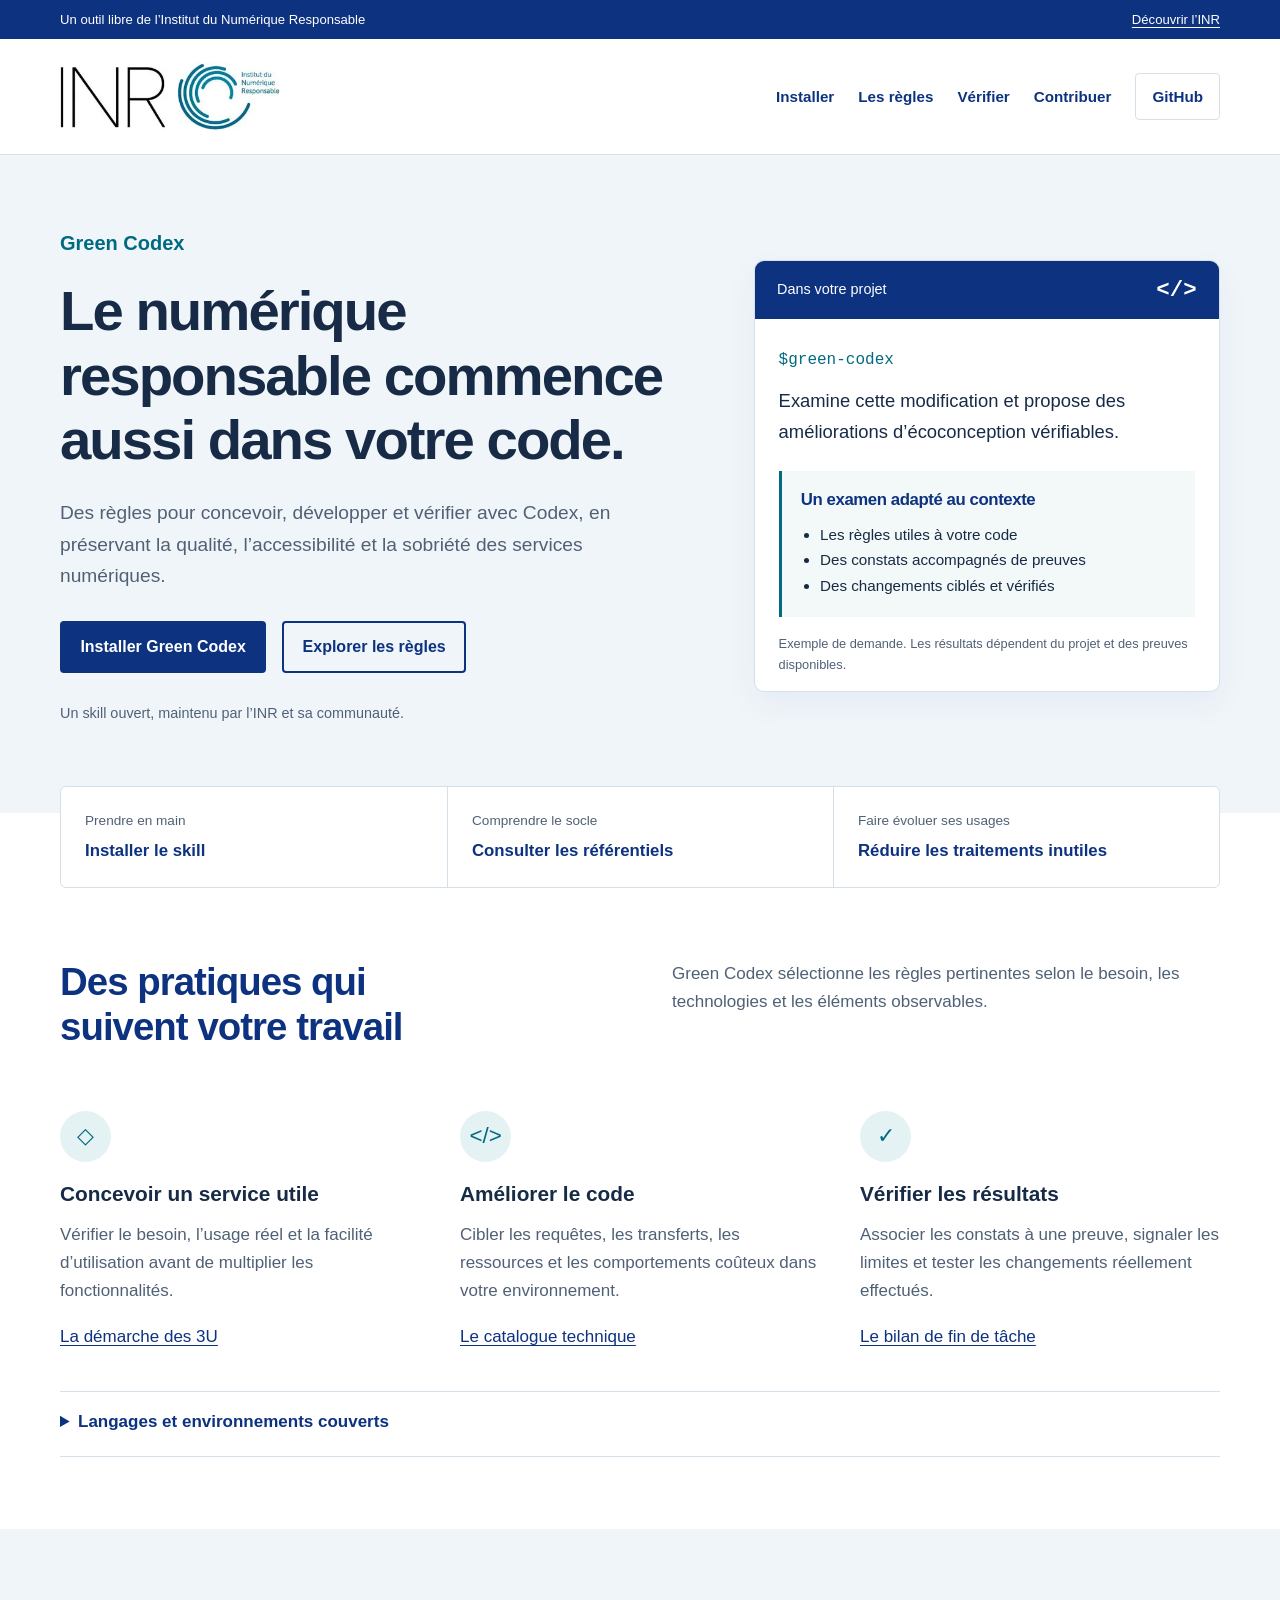
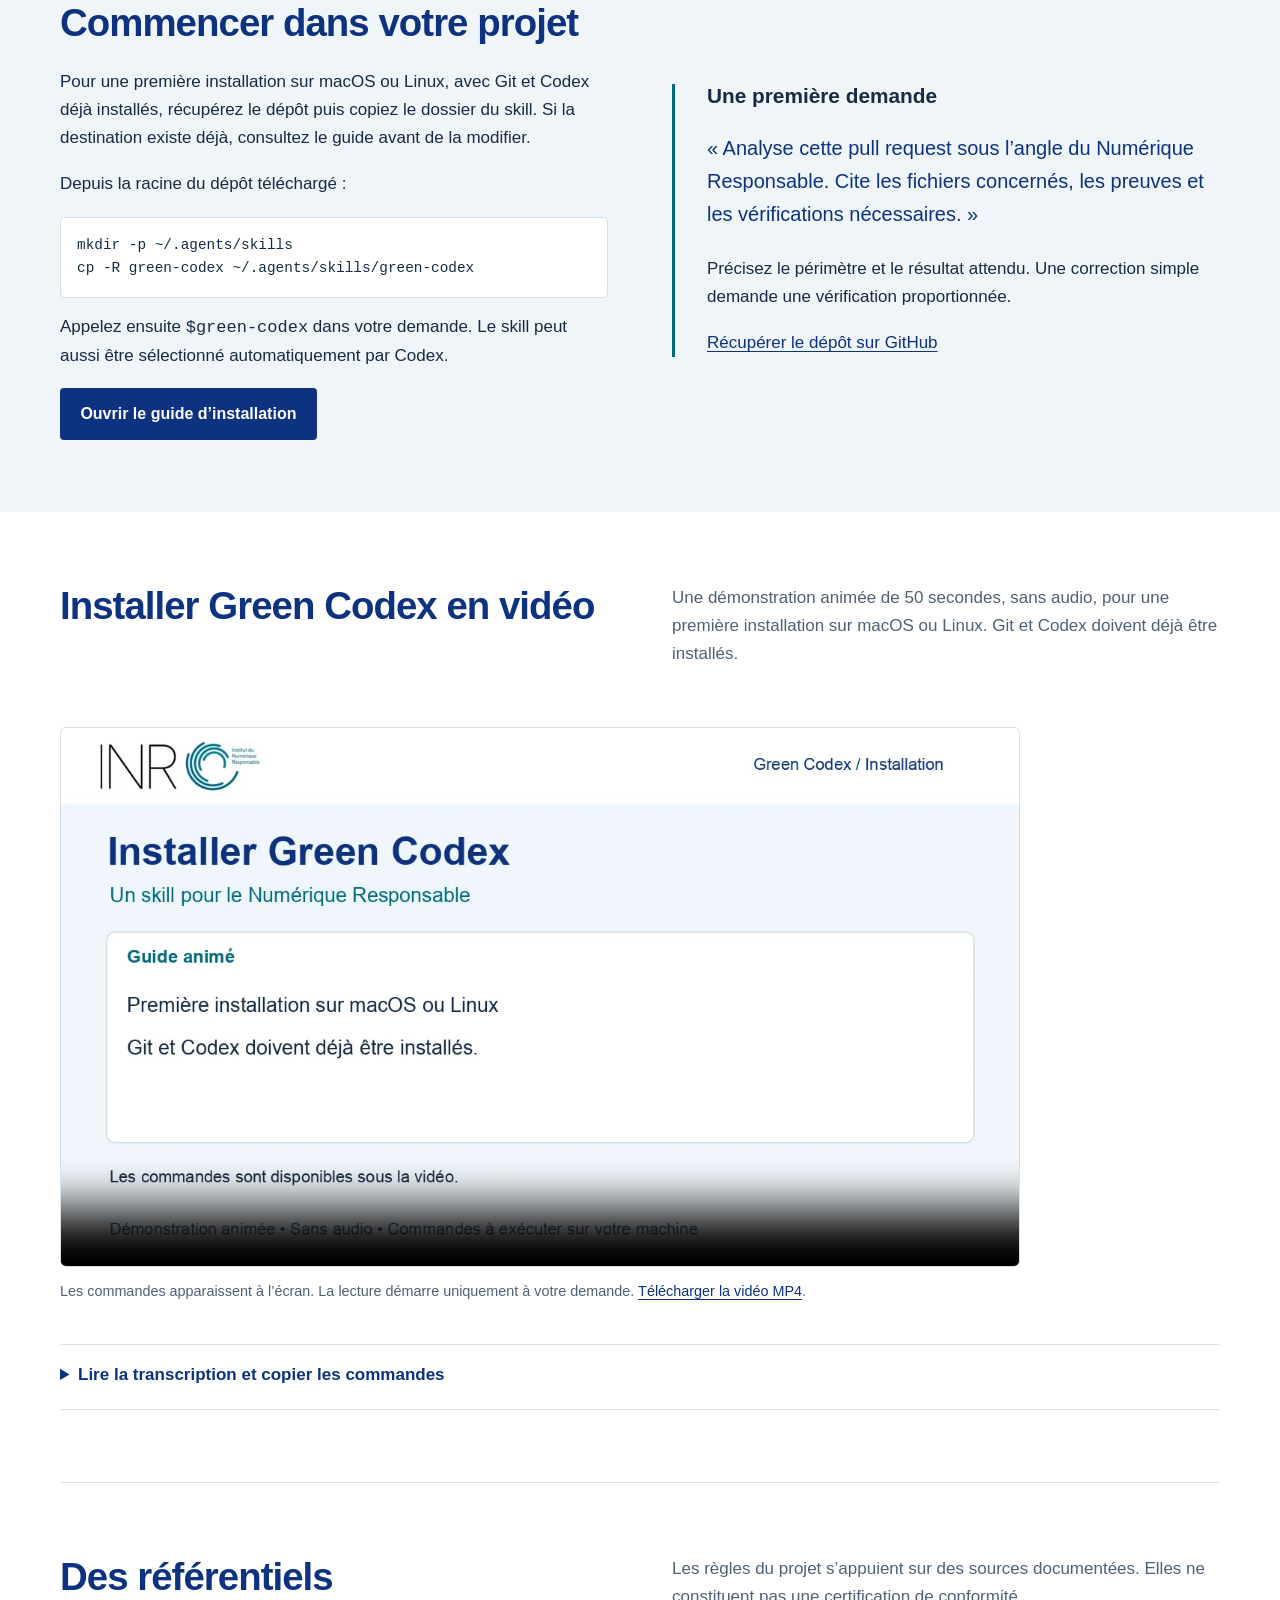
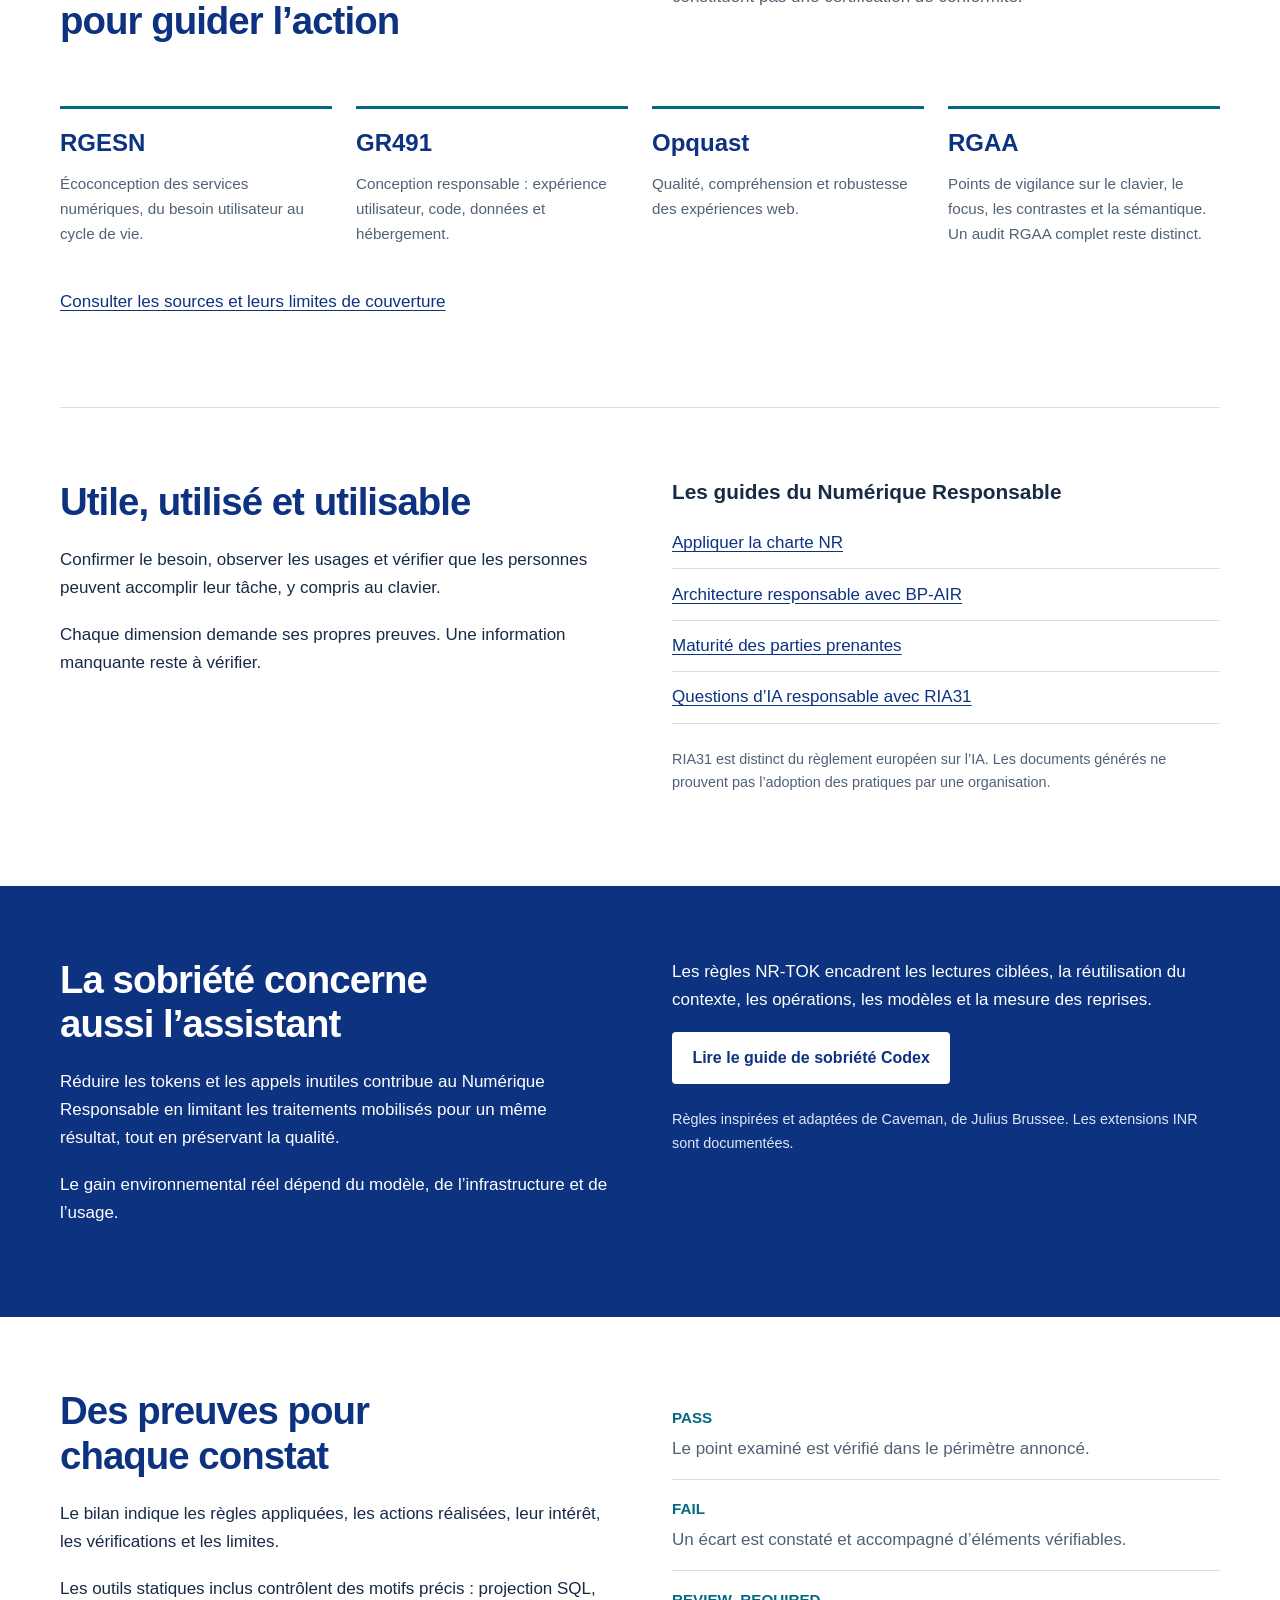
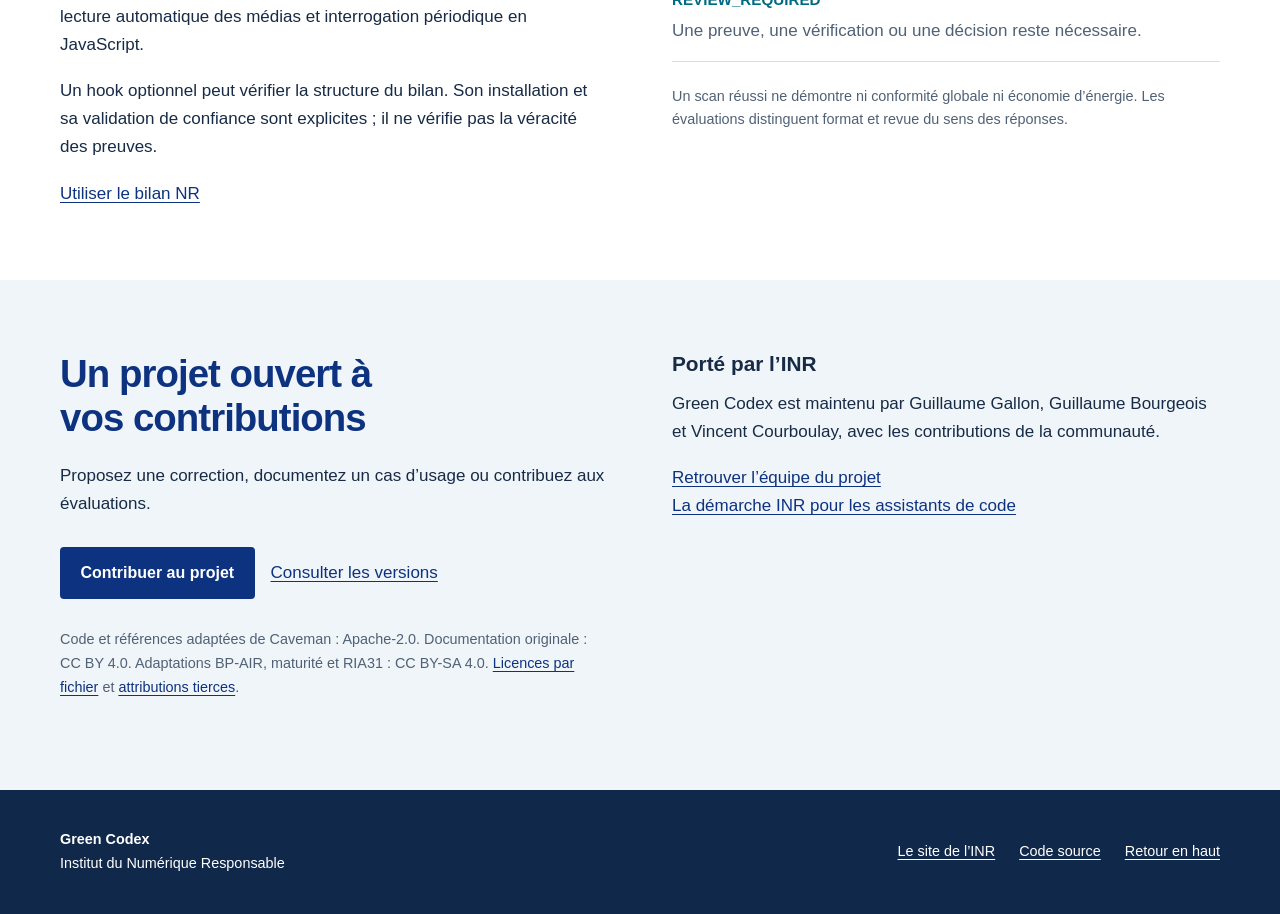
==== commit 640d15db: "Ajoute une vidéo d’installation à la présentation de Green Codex La page propose une animation muett" ====
--- a/docs/index.html
+++ b/docs/index.html
@@ -97,10 +97,39 @@
     <details class="stack"><summary>Langages et environnements couverts</summary><p>Java, Rust, C, C++, Go, Python, JavaScript, TypeScript, PHP, Ruby, Scala, Kotlin, Julia, Nim, Zig, Shell, SQL, PL/SQL, HTML, CSS, React, Vue, Angular, Svelte, Preact, Astro et Solid. La détection d’une technologie ne rend pas toutes ses règles applicables.</p></details>
   </section>
   <section class="tinted section" aria-labelledby="use"><div class="wrap install-grid">
-    <div><h2 id="use">Commencer dans votre projet</h2><p>Récupérez le dépôt, puis copiez le dossier du skill dans votre répertoire de skills Codex.</p><p>Depuis la racine du dépôt téléchargé :</p><pre><code>mkdir -p ~/.codex/skills
-cp -R green-codex ~/.codex/skills/green-codex</code></pre><p>Appelez ensuite <code>$green-codex</code> dans votre demande. Le skill peut aussi être sélectionné automatiquement par Codex.</p><a class="button primary" href="https://github.com/Institut-du-Numerique-Responsable/green-codex#installation">Ouvrir le guide d’installation</a></div>
+    <div><h2 id="use">Commencer dans votre projet</h2><p>Pour une première installation sur macOS ou Linux, avec Git et Codex déjà installés, récupérez le dépôt puis copiez le dossier du skill. Si la destination existe déjà, consultez le guide avant de la modifier.</p><p>Depuis la racine du dépôt téléchargé :</p><pre><code>mkdir -p ~/.agents/skills
+cp -R green-codex ~/.agents/skills/green-codex</code></pre><p>Appelez ensuite <code>$green-codex</code> dans votre demande. Le skill peut aussi être sélectionné automatiquement par Codex.</p><a class="button primary" href="https://github.com/Institut-du-Numerique-Responsable/green-codex#installation">Ouvrir le guide d’installation</a></div>
     <aside class="getting-started"><h3>Une première demande</h3><blockquote>« Analyse cette pull request sous l’angle du Numérique Responsable. Cite les fichiers concernés, les preuves et les vérifications nécessaires. »</blockquote><p>Précisez le périmètre et le résultat attendu. Une correction simple demande une vérification proportionnée.</p><a href="https://github.com/Institut-du-Numerique-Responsable/green-codex">Récupérer le dépôt sur GitHub</a></aside>
   </div></section>
+  <section class="section wrap install-video" aria-labelledby="installation-video">
+    <div class="section-heading"><h2 id="installation-video">Installer Green Codex en vidéo</h2><p>Une démonstration animée de 50 secondes, sans audio, pour une première installation sur macOS ou Linux. Git et Codex doivent déjà être installés.</p></div>
+    <figure>
+      <video controls preload="none" playsinline width="1280" height="720" poster="media/installation-poster.webp" aria-label="Installer Green Codex, démonstration animée sans audio" aria-describedby="video-caption">
+        <source src="media/installation-greencodex.mp4" type="video/mp4">
+        Votre navigateur ne peut pas lire cette vidéo. Les instructions sont disponibles dans la transcription ci-dessous.
+      </video>
+      <figcaption id="video-caption">Les commandes apparaissent à l’écran. La lecture démarre uniquement à votre demande. <a href="media/installation-greencodex.mp4" download>Télécharger la vidéo MP4</a>.</figcaption>
+    </figure>
+    <details class="stack"><summary>Lire la transcription et copier les commandes</summary>
+      <p>Cette animation illustre les commandes à exécuter. Elle ne présente pas une session enregistrée ni une installation effectuée sur votre machine.</p>
+      <h3>Récupérer le projet</h3>
+      <p>Dans un terminal, depuis un dossier où vous souhaitez télécharger le dépôt :</p>
+      <pre><code>git clone https://github.com/Institut-du-Numerique-Responsable/green-codex.git
+cd green-codex</code></pre>
+      <h3>Copier le skill</h3>
+      <p>Depuis la racine du dépôt, pour une première installation. Si <code>~/.agents/skills/green-codex</code> existe déjà, examinez et sauvegardez vos modifications locales avant une mise à jour.</p>
+      <pre><code>mkdir -p ~/.agents/skills
+cp -R green-codex ~/.agents/skills/green-codex</code></pre>
+      <h3>Vérifier la copie</h3>
+      <pre><code>ls ~/.agents/skills/green-codex/SKILL.md</code></pre>
+      <p>Le chemin du fichier doit s’afficher sans erreur. Cela confirme la présence du fichier ; la disponibilité du skill se vérifie ensuite dans Codex.</p>
+      <h3>Utiliser Green Codex</h3>
+      <p>Ouvrez votre projet dans Codex CLI ou l’extension IDE et saisissez cette demande dans Codex, sans l’exécuter dans le terminal :</p>
+      <pre><code>$green-codex
+Examine ce projet et propose des améliorations d’écoconception vérifiables.</code></pre>
+      <p>Si le skill n’apparaît pas, redémarrez Codex. <a href="https://learn.chatgpt.com/docs/build-skills">Consulter la documentation officielle des skills Codex</a>.</p>
+    </details>
+  </section>
   <section class="section wrap" aria-labelledby="coverage">
     <div class="section-heading"><h2 id="coverage">Des référentiels pour guider l’action</h2><p>Les règles du projet s’appuient sur des sources documentées. Elles ne constituent pas une certification de conformité.</p></div>
     <div class="framework-grid">
--- a/docs/styles.css
+++ b/docs/styles.css
@@ -122,3 +122,9 @@
   .site-footer .wrap { flex-direction: column; align-items: flex-start; }
 }
 @media (max-width: 360px) { .framework-grid { grid-template-columns: 1fr; } }
+
+.install-video figure { margin: 0; max-width: 960px; }
+.install-video video { display: block; width: 100%; height: auto; background: var(--pale); border: 1px solid var(--line); border-radius: 6px; }
+.install-video video:focus-visible { outline: 3px solid #a83b00; outline-offset: 5px; }
+.install-video figcaption { margin-top: .8rem; color: var(--muted); font-size: .9rem; }
+.install-video details h3 { margin-top: 1.5rem; }
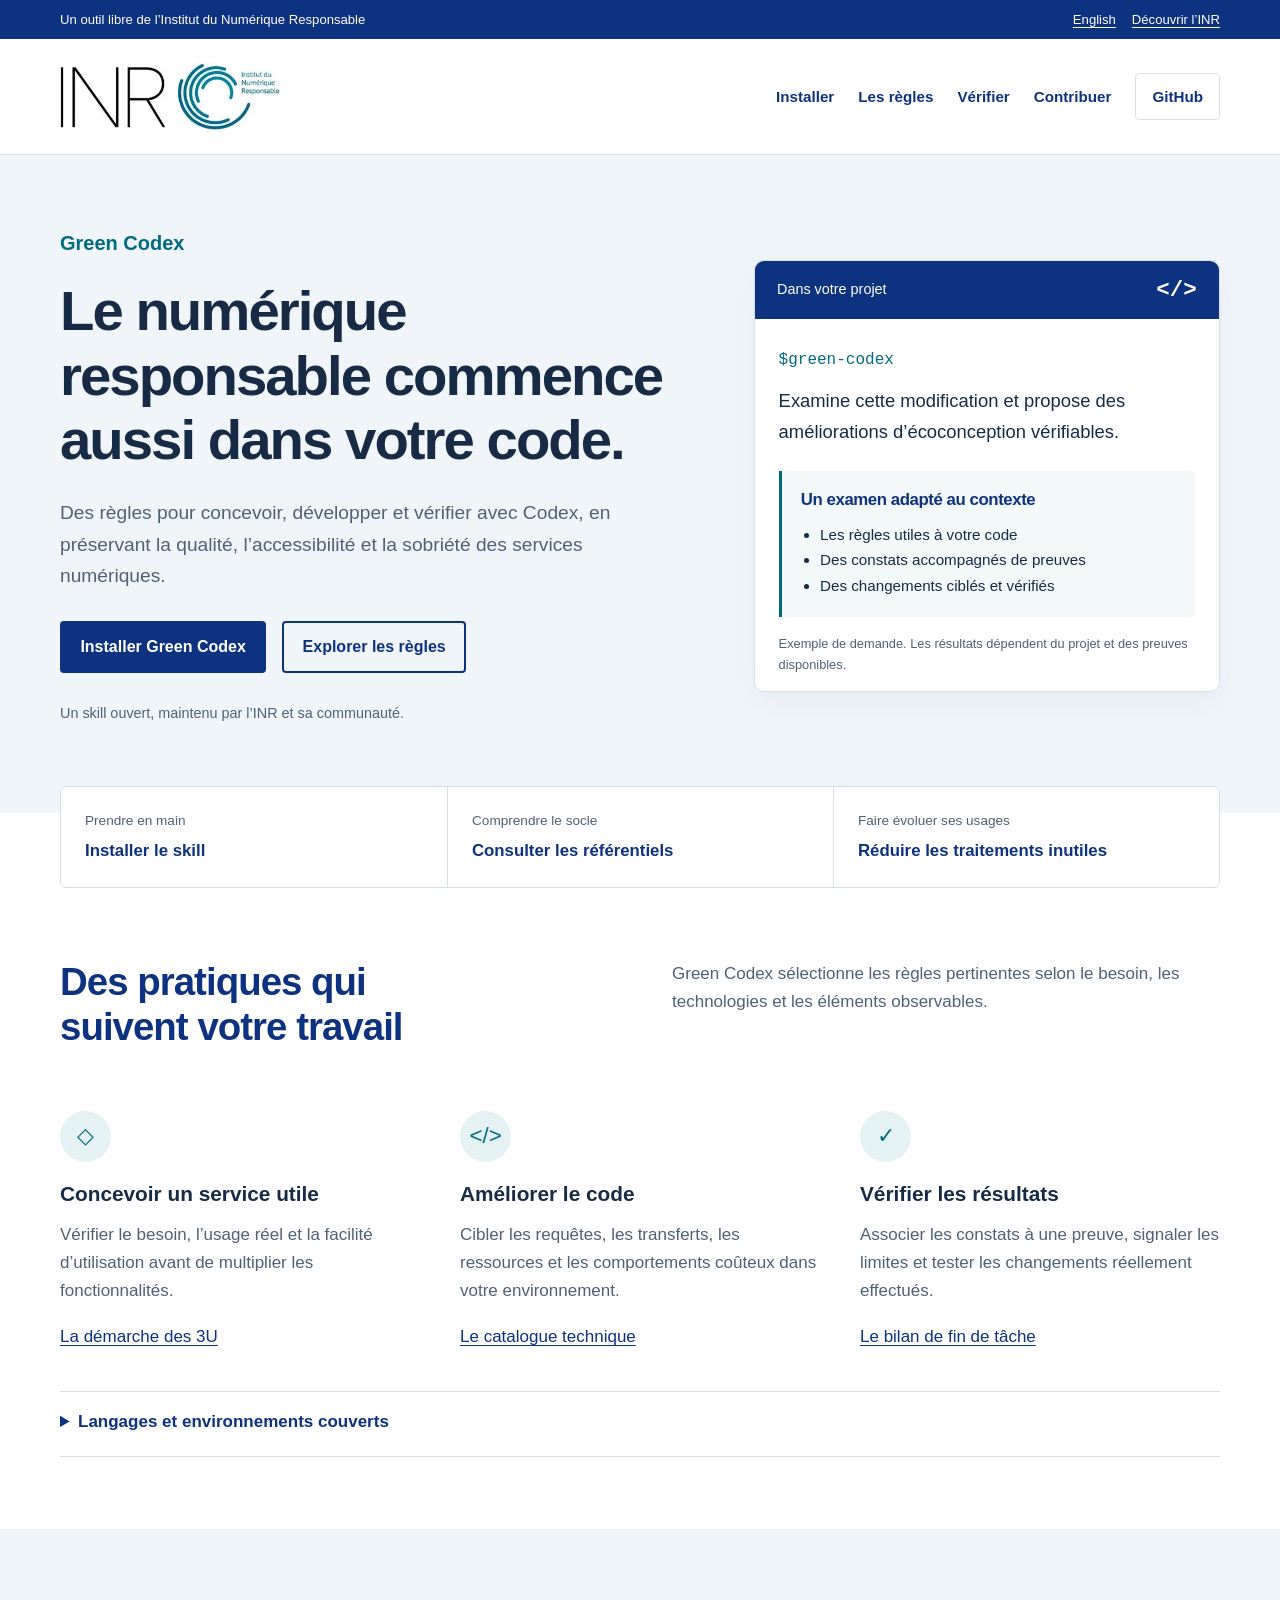
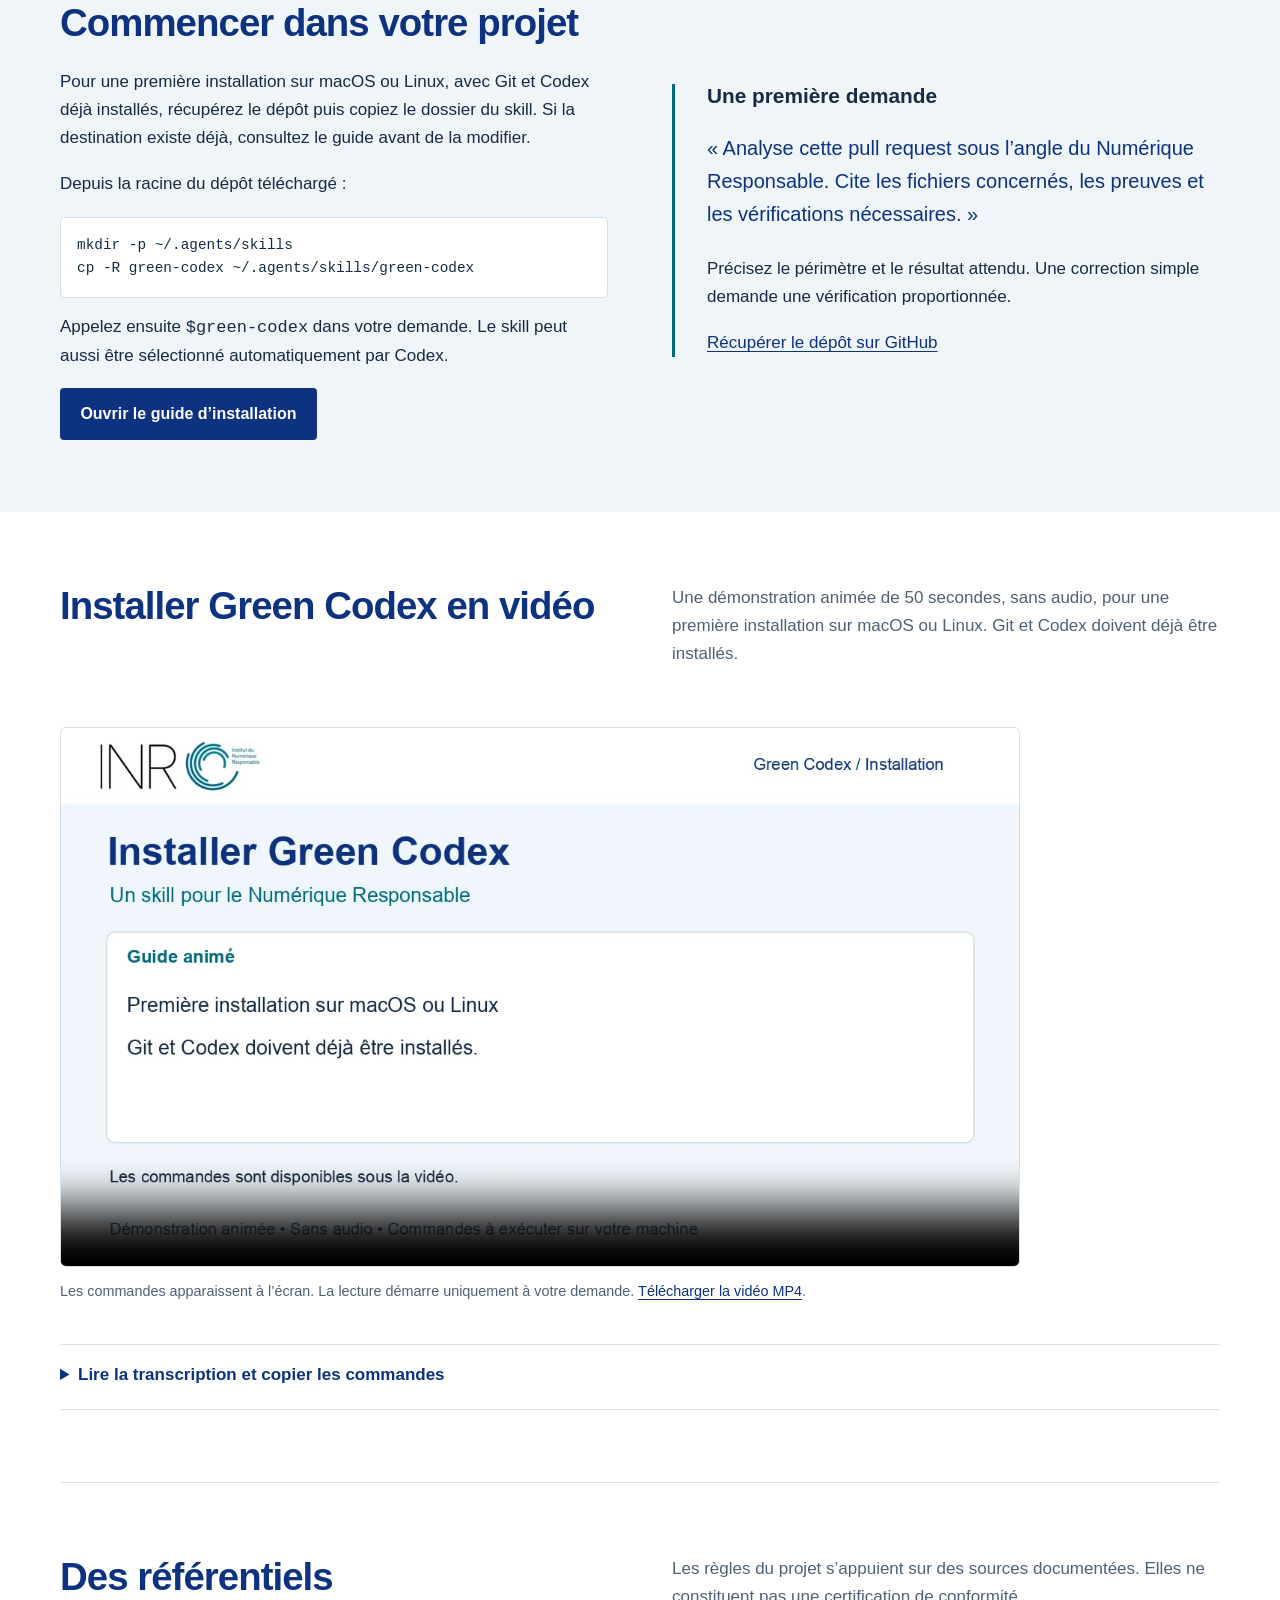
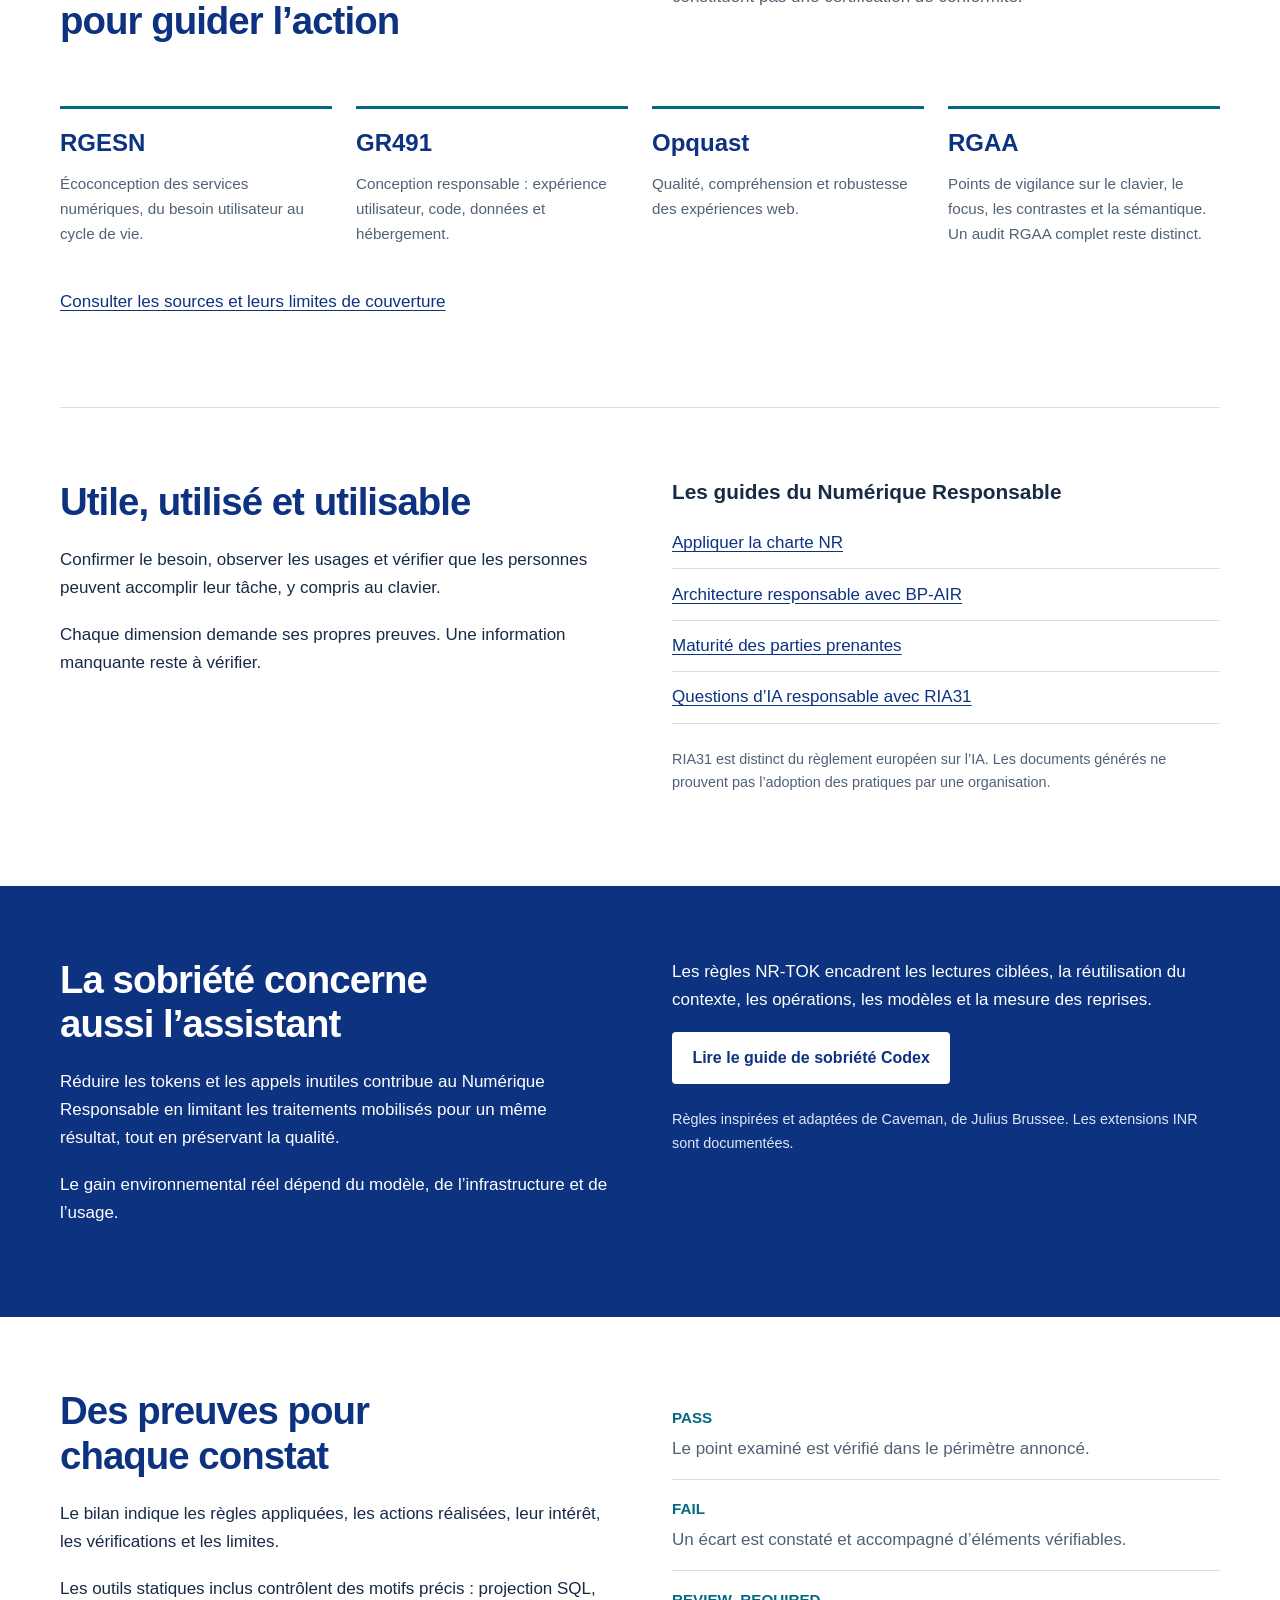
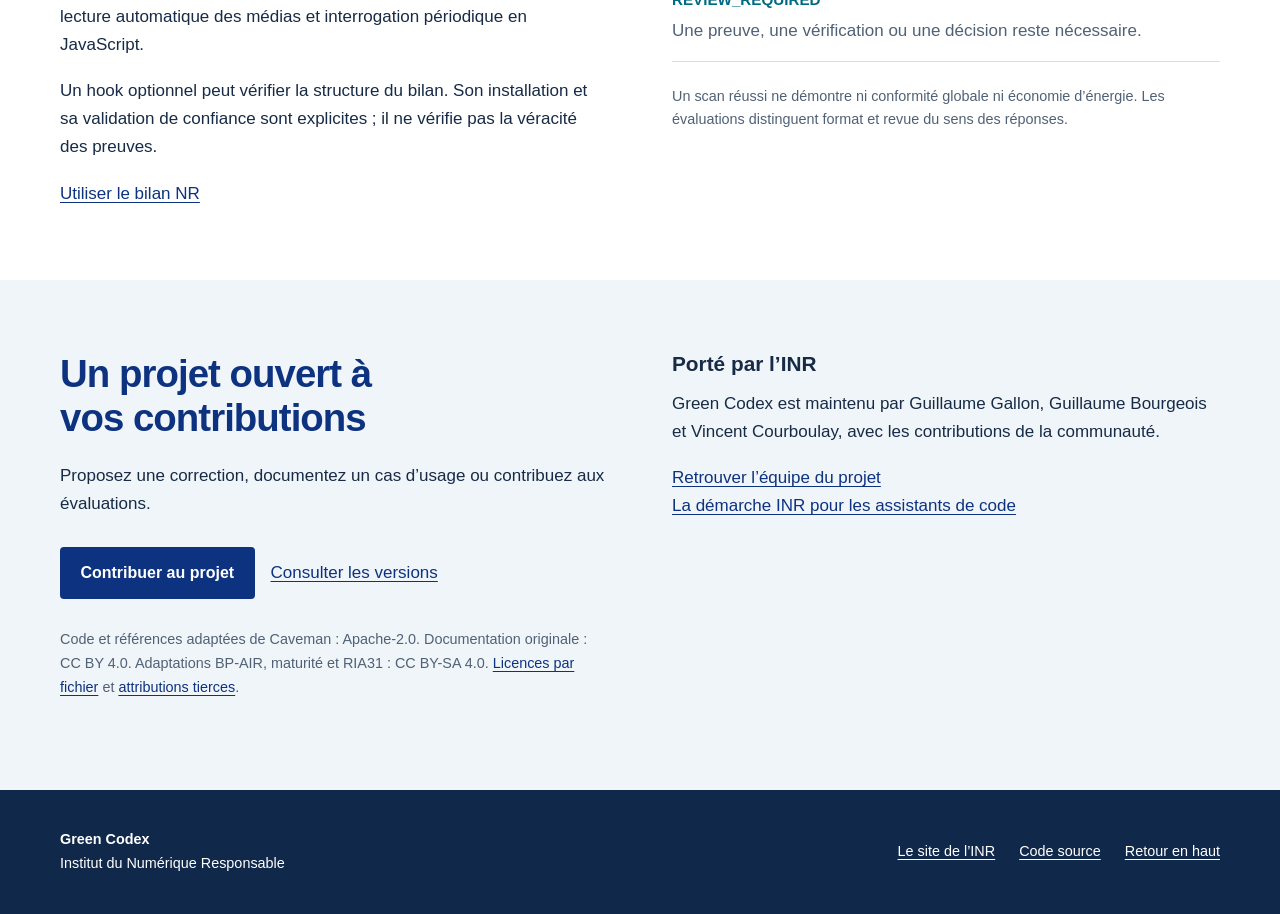
==== commit 4c4e5af8: "Ajoute une version anglaise du site et corrige les compteurs de la documentation Le site GitHub Page" ====
--- a/docs/index.html
+++ b/docs/index.html
@@ -9,6 +9,9 @@
   <meta name="author" content="Institut du Numérique Responsable (INR)">
   <meta name="robots" content="index,follow">
   <link rel="canonical" href="https://institut-du-numerique-responsable.github.io/green-codex/">
+  <link rel="alternate" hreflang="fr" href="https://institut-du-numerique-responsable.github.io/green-codex/">
+  <link rel="alternate" hreflang="en" href="https://institut-du-numerique-responsable.github.io/green-codex/en/">
+  <link rel="alternate" hreflang="x-default" href="https://institut-du-numerique-responsable.github.io/green-codex/">
   <link rel="icon" type="image/svg+xml" href="favicon.svg">
   <link rel="alternate icon" type="image/svg+xml" href="favicon.svg">
   <link rel="manifest" href="manifest.json">
@@ -57,7 +60,7 @@
 </head>
 <body>
 <a class="skip-link" href="#content">Aller au contenu</a>
-<div class="institution-bar"><div class="wrap"><span>Un outil libre de l’Institut du Numérique Responsable</span><a href="https://institutnr.org/">Découvrir l’INR</a></div></div>
+<div class="institution-bar"><div class="wrap"><span>Un outil libre de l’Institut du Numérique Responsable</span><span class="bar-links"><a href="en/" hreflang="en" lang="en">English</a><a href="https://institutnr.org/">Découvrir l’INR</a></span></div></div>
 <header class="site-header">
   <div class="wrap header-inner">
     <a class="brand" href="https://institutnr.org/" aria-label="Institut du Numérique Responsable, site officiel"><img src="images/inr-logo.webp" width="360" height="114" alt="Institut du Numérique Responsable"></a>
@@ -94,7 +97,7 @@
       <article><span class="practice-icon" aria-hidden="true">&lt;/&gt;</span><h3>Améliorer le code</h3><p>Cibler les requêtes, les transferts, les ressources et les comportements coûteux dans votre environnement.</p><a href="https://github.com/Institut-du-Numerique-Responsable/green-codex/blob/main/green-codex/references/rules.md">Le catalogue technique</a></article>
       <article><span class="practice-icon" aria-hidden="true">✓</span><h3>Vérifier les résultats</h3><p>Associer les constats à une preuve, signaler les limites et tester les changements réellement effectués.</p><a href="#nr-summary">Le bilan de fin de tâche</a></article>
     </div>
-    <details class="stack"><summary>Langages et environnements couverts</summary><p>Java, Rust, C, C++, Go, Python, JavaScript, TypeScript, PHP, Ruby, Scala, Kotlin, Julia, Nim, Zig, Shell, SQL, PL/SQL, HTML, CSS, React, Vue, Angular, Svelte, Preact, Astro et Solid. La détection d’une technologie ne rend pas toutes ses règles applicables.</p></details>
+    <details class="stack"><summary>Langages et environnements couverts</summary><p>Java, Rust, C, C++, C#, Swift, Go, Python, JavaScript, TypeScript, PHP, Ruby, Scala, Kotlin, Julia, Nim, Zig, Shell, SQL, PL/SQL, HTML, CSS, React, Vue, Angular, Svelte, Preact, Astro et Solid. La détection d’une technologie ne rend pas toutes ses règles applicables.</p></details>
   </section>
   <section class="tinted section" aria-labelledby="use"><div class="wrap install-grid">
     <div><h2 id="use">Commencer dans votre projet</h2><p>Pour une première installation sur macOS ou Linux, avec Git et Codex déjà installés, récupérez le dépôt puis copiez le dossier du skill. Si la destination existe déjà, consultez le guide avant de la modifier.</p><p>Depuis la racine du dépôt téléchargé :</p><pre><code>mkdir -p ~/.agents/skills
--- a/docs/styles.css
+++ b/docs/styles.css
@@ -28,6 +28,7 @@
 .institution-bar { background: var(--blue); color: #fff; font-size: .82rem; padding: .55rem 0; }
 .institution-bar .wrap { display: flex; justify-content: space-between; gap: 1rem; }
 .institution-bar a { color: #fff; }
+.institution-bar .bar-links { display: flex; gap: 1rem; align-items: center; }
 .header-inner { display: flex; justify-content: space-between; align-items: center; gap: 2rem; padding-block: 1.4rem; }
 .brand { display: inline-flex; flex: 0 0 auto; }
 .brand img { width: 220px; height: auto; max-width: 100%; }
@@ -110,6 +111,8 @@
   .wrap { width: calc(100% - 2rem); }
   .institution-bar span { max-width: 26ch; }
   .institution-bar a { align-self: center; flex-shrink: 0; }
+  .institution-bar .bar-links { max-width: none; flex-direction: column; align-items: flex-end; gap: .2rem; flex-shrink: 0; }
+  .institution-bar .bar-links a { align-self: auto; }
   .brand img { width: 190px; }
   .site-header nav { gap: .5rem 1.2rem; }
   .hero { padding: 2.5rem 0 3.5rem; }
